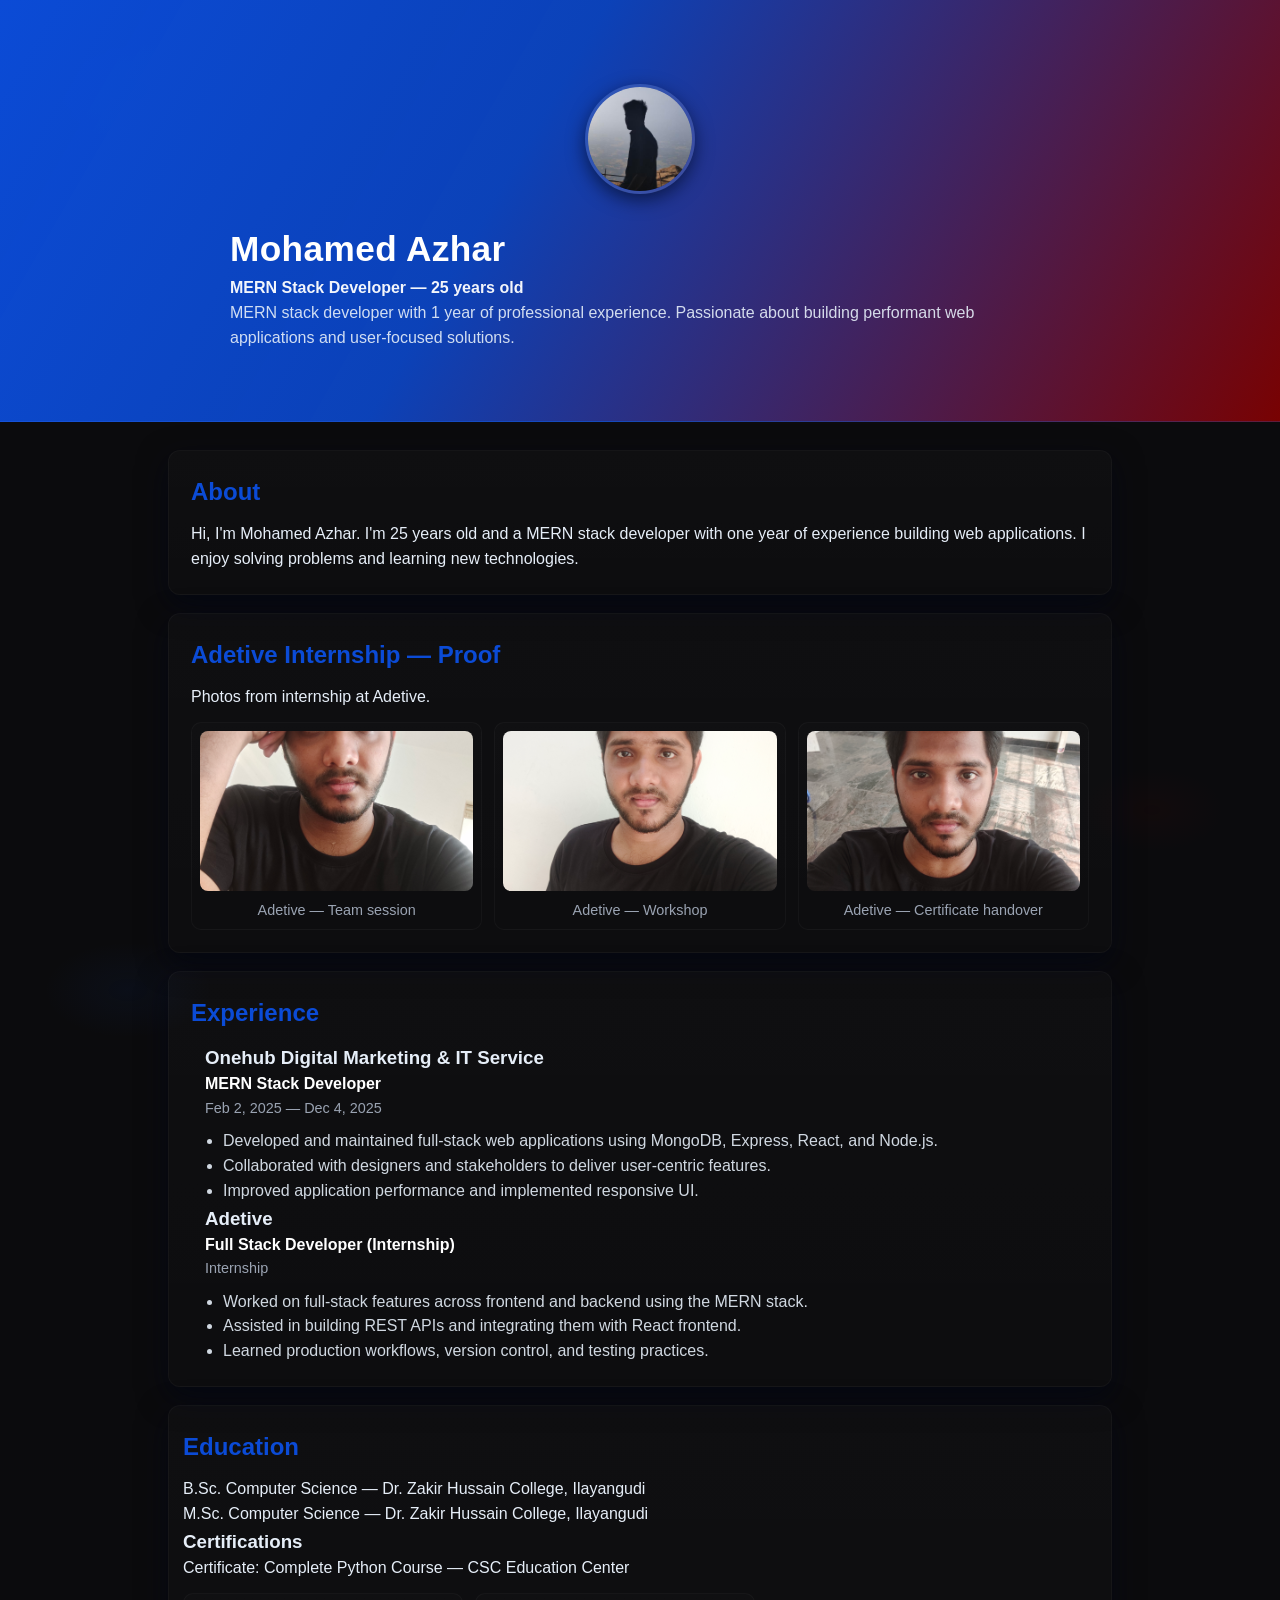
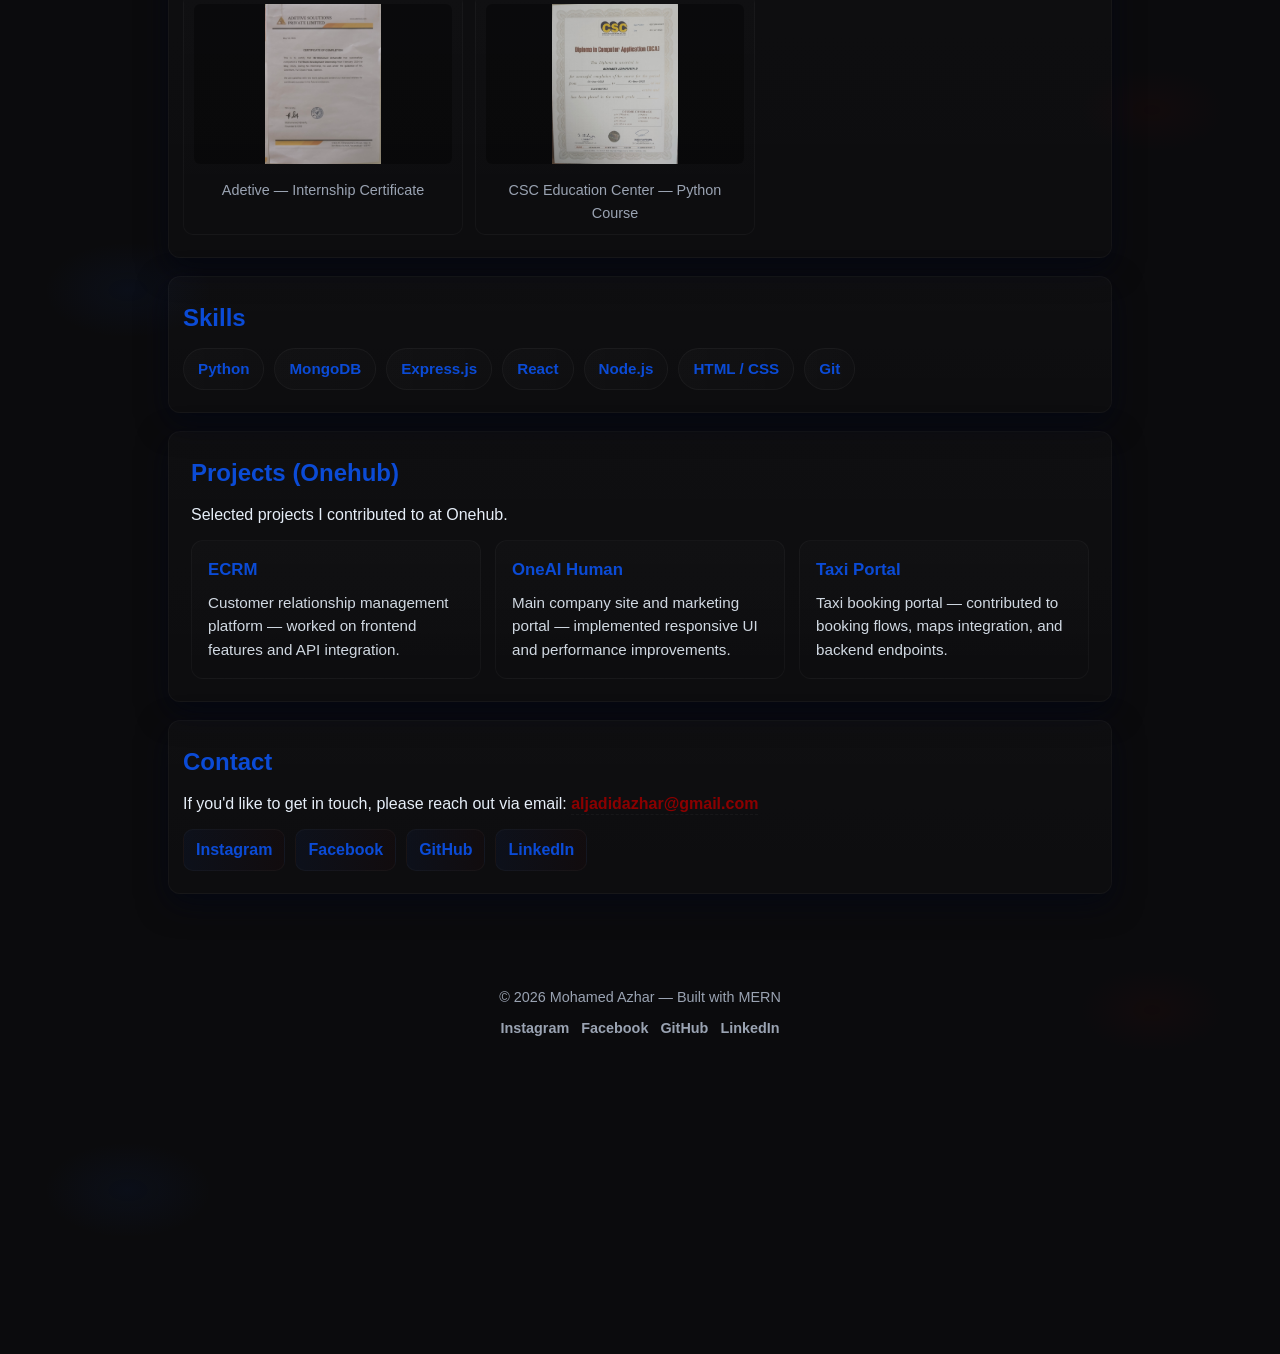
==== index.html @ 62b05b2f "Rename main.html to index.html" ====
<!DOCTYPE html>
<html lang="en">
<head>
    <meta charset="UTF-8">
    <meta name="viewport" content="width=device-width, initial-scale=1.0">
    <title>My Portofolio</title>
    <link rel="stylesheet" href="main.css">
</head>
<body>
    <header class="site-header">
        <div class="container header-inner">
            <div class="profile-wrap">
                <img src="assets/Profile.jpg" alt="Mohamed Azhar" class="profile-img">
            </div>
            <div class="header-text">
                <h1>Mohamed Azhar</h1>
                <p class="title">MERN Stack Developer — 25 years old</p>
                <p class="summary">MERN stack developer with 1 year of professional experience. Passionate about building performant web applications and user-focused solutions.</p>
            </div>
        </div>
    </header>

    <main class="container">
        <section id="about">
            <h2>About</h2>
            <p>Hi, I'm Mohamed Azhar. I'm 25 years old and a MERN stack developer with one year of experience building web applications. I enjoy solving problems and learning new technologies.</p>
        </section>
        <section id="internship-proof">
            <h2>Adetive Internship — Proof</h2>
            <p class="muted">Photos from internship at Adetive.</p>
            <div class="gallery">
                <figure>
                    <a href="assets/Adetive_InternTime(3).jpg" target="_blank" rel="noopener"><img src="assets/Adetive_InternTime(3).jpg" alt="Adetive internship 1"></a>
                    <figcaption>Adetive — Team session</figcaption>
                </figure>
                <figure>
                    <a href="assets/Adetive_InternTime(2).jpg" target="_blank" rel="noopener"><img src="assets/Adetive_InternTime(2).jpg" alt="Adetive internship 2"></a>
                    <figcaption>Adetive — Workshop</figcaption>
                </figure>
                <figure>
                    <a href="assets/Adetive_InternTime.jpg" target="_blank" rel="noopener"><img src="assets/Adetive_InternTime.jpg" alt="Adetive internship 3"></a>
                    <figcaption>Adetive — Certificate handover</figcaption>
                </figure>
            </div>
        </section>

        <section id="experience">
            <h2>Experience</h2>
            <div class="job">
                <h3>Onehub Digital Marketing & IT Service</h3>
                <p class="role">MERN Stack Developer</p>
                <p class="date">Feb 2, 2025 — Dec 4, 2025</p>
                <ul>
                    <li>Developed and maintained full-stack web applications using MongoDB, Express, React, and Node.js.</li>
                    <li>Collaborated with designers and stakeholders to deliver user-centric features.</li>
                    <li>Improved application performance and implemented responsive UI.</li>
                </ul>
            </div>
            <div class="job">
                <h3>Adetive</h3>
                <p class="role">Full Stack Developer (Internship)</p>
                <p class="date">Internship</p>
                <ul>
                    <li>Worked on full-stack features across frontend and backend using the MERN stack.</li>
                    <li>Assisted in building REST APIs and integrating them with React frontend.</li>
                    <li>Learned production workflows, version control, and testing practices.</li>
                </ul>
            </div>
        </section>

        <section id="education">
            <h2>Education</h2>
            <p>B.Sc. Computer Science — Dr. Zakir Hussain College, Ilayangudi</p>
            <p>M.Sc. Computer Science — Dr. Zakir Hussain College, Ilayangudi</p>
            <div class="certificates">
                <h3>Certifications</h3>
                <p>Certificate: Complete Python Course — CSC Education Center</p>
                <div class="cert-gallery">
                    <figure>
                        <a href="assets/Adetive_Internship_Certificate.jpg" target="_blank" rel="noopener">
                            <img src="assets/Adetive_Internship_Certificate.jpg" alt="Adetive Internship Certificate">
                        </a>
                        <figcaption>Adetive — Internship Certificate</figcaption>
                    </figure>
                    <figure>
                        <a href="assets/Csc_Python_Course_Certificate.jpg" target="_blank" rel="noopener">
                            <img src="assets/Csc_Python_Course_Certificate.jpg" alt="CSC Python Course Certificate">
                        </a>
                        <figcaption>CSC Education Center — Python Course</figcaption>
                    </figure>
                </div>
            </div>
        </section>

        <section id="skills">
            <h2>Skills</h2>
            <ul class="skills-list">
                <li>Python</li>
                <li>MongoDB</li>
                <li>Express.js</li>
                <li>React</li>
                <li>Node.js</li>
                <li>HTML / CSS</li>
                <li>Git</li>
            </ul>
        </section>

        <section id="projects">
            <h2>Projects (Onehub)</h2>
            <p class="muted">Selected projects I contributed to at Onehub.</p>
            <div class="projects">
                <article class="project-card">
                    <h3><a href="https://ecrm.oneaihuman.com" target="_blank" rel="noopener">ECRM</a></h3>
                    <p class="project-desc">Customer relationship management platform — worked on frontend features and API integration.</p>
                </article>

                <article class="project-card">
                    <h3><a href="https://oneaihuman.com" target="_blank" rel="noopener">OneAI Human</a></h3>
                    <p class="project-desc">Main company site and marketing portal — implemented responsive UI and performance improvements.</p>
                </article>

                <article class="project-card">
                    <h3><a href="https://taxi.oneaihuman.com/" target="_blank" rel="noopener">Taxi Portal</a></h3>
                    <p class="project-desc">Taxi booking portal — contributed to booking flows, maps integration, and backend endpoints.</p>
                </article>
            </div>
        </section>

        <section id="contact" class="contact">
            <h2>Contact</h2>
            <p>If you'd like to get in touch, please reach out via email: <a href="mailto:aljadidazhar@gmail.com">aljadidazhar@gmail.com</a></p>
            <div class="social-links" aria-label="Social links">
                <a href="https://www.instagram.com/aljadidazhar/" target="_blank" rel="noopener">Instagram</a>
                <a href="https://www.facebook.com/profile.php?id=61579908210209" target="_blank" rel="noopener">Facebook</a>
                <a href="https://github.com/mohamedazharudin" target="_blank" rel="noopener">GitHub</a>
                <a href="http://www.linkedin.com/in/mohamed-azharudin29" target="_blank" rel="noopener">LinkedIn</a>
            </div>
        </section>
    </main>

    <footer class="site-footer">
        <div class="container">© 2026 Mohamed Azhar — Built with MERN
            <div class="footer-social">
                <a href="https://www.instagram.com/aljadidazhar/" target="_blank" rel="noopener">Instagram</a>
                <a href="https://www.facebook.com/profile.php?id=61579908210209" target="_blank" rel="noopener">Facebook</a>
                <a href="https://github.com/mohamedazharudin" target="_blank" rel="noopener">GitHub</a>
                <a href="http://www.linkedin.com/in/mohamed-azharudin29" target="_blank" rel="noopener">LinkedIn</a>
            </div>
        </div>
    </footer>
</body>
</html>
---- main.css ----
:root{
	--bg:#0b0b0d;
	--card:#0f1113;
	--muted:#9aa3b2;
	--accent-blue:#0b4bd6;
	--accent-red:#8b0000;
	--glass:rgba(255,255,255,0.03);
}
/* Reset */
*{box-sizing:border-box;margin:0;padding:0}
html,body{height:100%}
body{font-family:Inter,Segoe UI,Roboto,Arial,sans-serif;line-height:1.55;color:#e6eef8;background:
	radial-gradient(700px 400px at 10% 10%, rgba(11,75,214,0.06), transparent 12%),
	radial-gradient(600px 350px at 90% 90%, rgba(139,0,0,0.05), transparent 12%),
	var(--bg);
	-webkit-font-smoothing:antialiased;-moz-osx-font-smoothing:grayscale}
.container{max-width:1000px;margin:0 auto;padding:28px}

/* Header */
.site-header{padding:56px 0 42px;border-bottom:1px solid rgba(255,255,255,0.04);
	background:linear-gradient(120deg, var(--accent-blue), rgba(11,75,214,0.85) 40%, rgba(139,0,0,0.85) 100%);
	color:#fff}
.site-header .container{display:flex;flex-direction:column;gap:8px}
.site-header .header-inner{display:flex;align-items:center;gap:20px}
.profile-wrap{flex:0 0 auto}
.profile-img{width:110px;height:110px;object-fit:cover;border-radius:50%;border:3px solid rgba(255,255,255,0.12);box-shadow:0 6px 18px rgba(2,6,23,0.6)}
.site-header h1{font-size:2.2rem;letter-spacing:0.4px}
.site-header .title{opacity:0.95;font-weight:600}
.site-header .summary{max-width:820px;color:rgba(230,238,248,0.9)}

main{padding:32px 0}
section{background:linear-gradient(180deg, rgba(255,255,255,0.02), rgba(255,255,255,0.01));
	border:1px solid rgba(255,255,255,0.03);border-radius:12px;padding:22px;margin-bottom:18px;box-shadow:0 10px 30px rgba(2,6,23,0.6)}
section h2{margin-bottom:12px;color:var(--accent-blue)}

.job .role{font-weight:700;color:#fff}
.job .date{font-size:0.9rem;color:var(--muted);margin-bottom:10px}
.job ul{margin-top:8px;padding-left:18px;color:rgba(230,238,248,0.9)}

.skills-list{display:flex;flex-wrap:wrap;gap:10px;list-style:none;margin-top:8px}
.skills-list li{background:linear-gradient(90deg, rgba(255,255,255,0.02), rgba(255,255,255,0.01));
	border:1px solid rgba(255,255,255,0.04);color:var(--accent-blue);padding:8px 14px;border-radius:999px;font-weight:700;font-size:0.95rem}

.contact a{color:var(--accent-red);font-weight:700;text-decoration:none;border-bottom:1px dashed rgba(255,255,255,0.04);padding-bottom:2px}
.contact a:hover{opacity:0.95}

.site-footer{padding:18px 0;text-align:center;color:var(--muted);font-size:0.9rem}

/* Accent left border for sections */
section::before{content:"";display:block;height:100%;width:6px;border-radius:6px;position:absolute;left:0}
.job, #education, #skills, #contact{position:relative;padding-left:14px}

/* Buttons and hover */
a.button{display:inline-block;padding:10px 16px;border-radius:10px;background:linear-gradient(90deg,var(--accent-blue),var(--accent-red));color:#fff;font-weight:700;text-decoration:none}

/* Responsive */
@media (max-width:720px){
	.site-header{padding:36px 0}
	.site-header h1{font-size:1.6rem}
	.container{padding:16px}
}
/* Internship proof gallery */
.gallery{display:grid;grid-template-columns:repeat(3,1fr);gap:12px;margin-top:12px}
.gallery figure{background:linear-gradient(180deg, rgba(255,255,255,0.01), rgba(255,255,255,0.005));border:1px solid rgba(255,255,255,0.03);padding:8px;border-radius:10px}
.gallery img{width:100%;height:160px;object-fit:cover;border-radius:8px;display:block}
.gallery figcaption{text-align:center;color:var(--muted);font-size:0.9rem;margin-top:8px}
@media(max-width:720px){.gallery{grid-template-columns:repeat(2,1fr)}.gallery img{height:140px}}
@media(max-width:420px){.gallery{grid-template-columns:1fr}.profile-img{width:88px;height:88px}}

/* Projects */
.projects{display:grid;grid-template-columns:repeat(3,1fr);gap:14px;margin-top:12px}
.project-card{background:linear-gradient(180deg, rgba(255,255,255,0.015), rgba(255,255,255,0.005));border:1px solid rgba(255,255,255,0.03);padding:16px;border-radius:12px}
.project-card h3{margin-bottom:8px;font-size:1.05rem}
.project-card a{color:var(--accent-blue);text-decoration:none}
.project-desc{color:rgba(230,238,248,0.9);font-size:0.95rem}
@media(max-width:920px){.projects{grid-template-columns:repeat(2,1fr)}}
@media(max-width:560px){.projects{grid-template-columns:1fr}}

/* Social links */
.social-links{display:flex;flex-wrap:wrap;gap:10px;margin-top:12px}
.social-links a{display:inline-block;padding:8px 12px;border-radius:10px;background:linear-gradient(90deg, rgba(11,75,214,0.06), rgba(139,0,0,0.04));
	color:var(--accent-blue);text-decoration:none;font-weight:700;border:1px solid rgba(255,255,255,0.03)}
.social-links a:hover{transform:translateY(-2px);box-shadow:0 10px 24px rgba(2,6,23,0.55)}

.footer-social{margin-top:8px;display:flex;gap:12px;justify-content:center}
.footer-social a{color:var(--muted);text-decoration:none;font-weight:600}
.footer-social a:hover{color:var(--accent-blue)}

/* Certificates gallery */
.cert-gallery{display:flex;gap:12px;flex-wrap:wrap;margin-top:12px}
.cert-gallery figure{width:280px;background:linear-gradient(180deg, rgba(255,255,255,0.01), rgba(255,255,255,0.005));border:1px solid rgba(255,255,255,0.03);padding:10px;border-radius:10px}
.cert-gallery img{width:100%;height:160px;object-fit:contain;border-radius:6px;background:rgba(0,0,0,0.35)}
.cert-gallery figcaption{text-align:center;color:var(--muted);font-size:0.9rem;margin-top:8px}
@media(max-width:920px){.cert-gallery figure{width:48%}}
@media(max-width:560px){.cert-gallery figure{width:100%}.cert-gallery img{height:200px}}
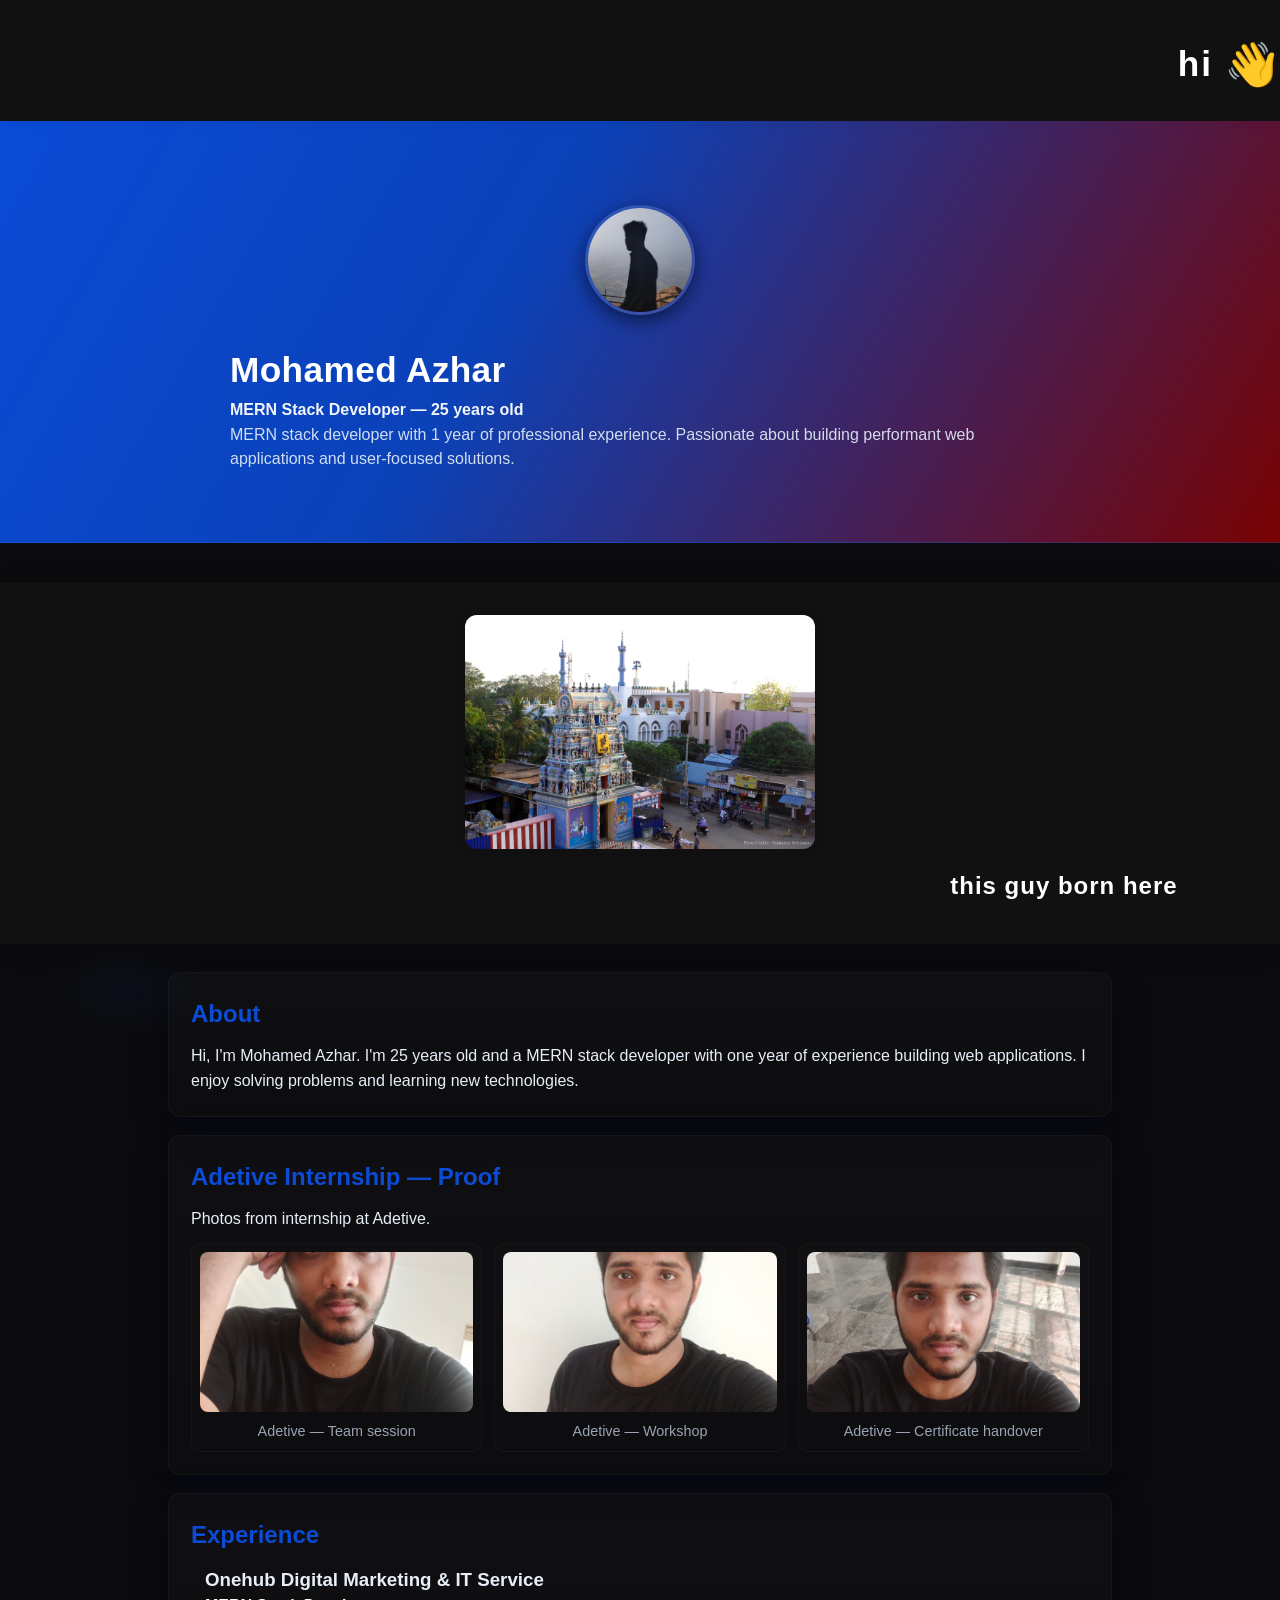
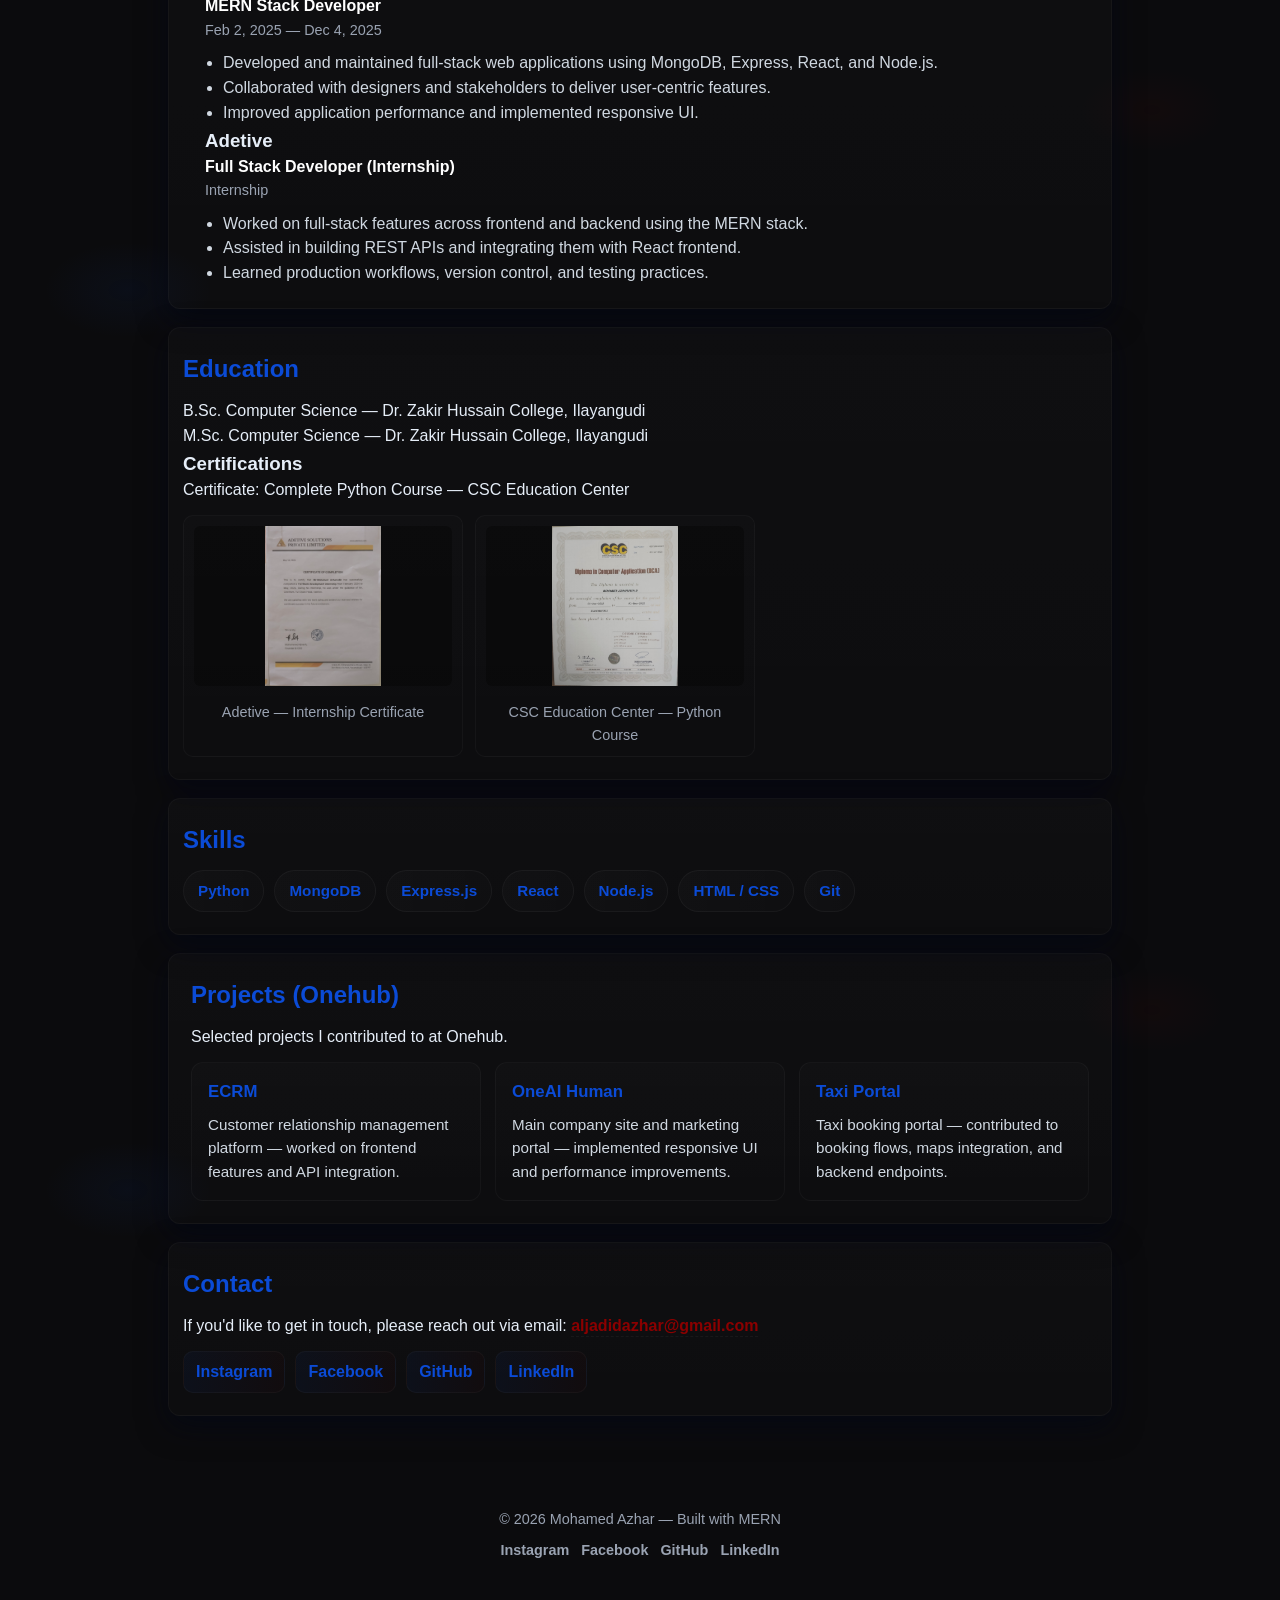
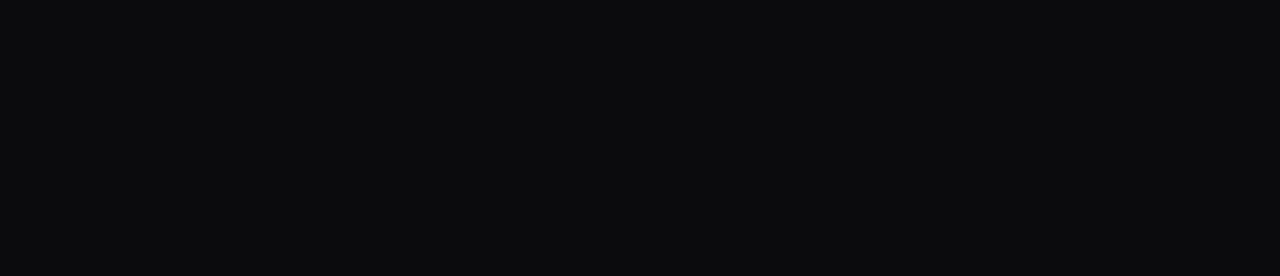
==== commit 8bc3e829: "17-03-2026" ====
--- a/index.html
+++ b/index.html
@@ -7,6 +7,11 @@
     <link rel="stylesheet" href="main.css">
 </head>
 <body>
+    <!-- Hi Container with Waving Hand -->
+    <div class="hi-container">
+        <span class="hi-text">hi</span>
+        <span class="hi-wave" aria-label="waving hand">👋</span>
+    </div>
     <header class="site-header">
         <div class="container header-inner">
             <div class="profile-wrap">
@@ -19,6 +24,12 @@
             </div>
         </div>
     </header>
+
+    <!-- Scroll-activated container -->
+    <div class="born-here-container" id="bornHereContainer">
+        <img src="assets/ily_frame.jpg" alt="Birthplace" class="born-here-img">
+        <div class="born-here-text">this guy born here</div>
+    </div>
 
     <main class="container">
         <section id="about">
@@ -148,5 +159,17 @@
             </div>
         </div>
     </footer>
+
+        <script>
+        // Scroll animation for born-here-container
+        window.addEventListener('scroll', function() {
+            var container = document.getElementById('bornHereContainer');
+            var rect = container.getBoundingClientRect();
+            var windowHeight = window.innerHeight || document.documentElement.clientHeight;
+            if (rect.top < windowHeight - 100) {
+                container.classList.add('show');
+            }
+        });
+        </script>
 </body>
 </html>
--- a/main.css
+++ b/main.css
@@ -1,3 +1,143 @@
+/* Hi Container at Top */
+.hi-container {
+	width: 100vw;
+	background: #111;
+	display: flex;
+	align-items: center;
+	justify-content: flex-end;
+	padding: 32px 0 24px 0;
+	font-size: 2.2rem;
+	font-weight: 700;
+	letter-spacing: 2px;
+	position: relative;
+	z-index: 10;
+	box-shadow: 0 2px 12px rgba(0,0,0,0.04);
+}
+/* Animate hi text from right */
+.hi-text {
+	color: #fff;
+	margin-right: 12px;
+	opacity: 0;
+	transform: translateX(100vw);
+	animation: hiTextIn 1.1s cubic-bezier(.4,1.4,.6,1) 0.2s forwards;
+}
+.hi-wave {
+	display: inline-block;
+	animation: waveHand 1.2s infinite;
+	transform-origin: 70% 70%;
+	font-size: 1.2em;
+	opacity: 0;
+	transform: translateX(100vw);
+	animation: hiTextIn 1.1s cubic-bezier(.4,1.4,.6,1) 0.4s forwards, waveHand 1.2s infinite 1.3s;
+}
+@keyframes hiTextIn {
+	0% { opacity: 0; transform: translateX(100vw); }
+	60% { opacity: 1; transform: translateX(-20px); }
+	100% { opacity: 1; transform: translateX(0); }
+}
+@keyframes waveHand {
+	0% { transform: rotate(0deg); }
+	10% { transform: rotate(15deg); }
+	20% { transform: rotate(-10deg); }
+	30% { transform: rotate(20deg); }
+	40% { transform: rotate(-5deg); }
+	50% { transform: rotate(10deg); }
+	60% { transform: rotate(0deg); }
+	100% { transform: rotate(0deg); }
+}
+/* Born Here Scroll Container */
+.born-here-container {
+	width: 100vw;
+	max-width: 100vw;
+	margin: 40px 0 0 0;
+	padding: 32px 0 40px 0;
+	background: #111;
+	border-radius: 0;
+	box-shadow: 0 4px 24px rgba(0,0,0,0.10);
+	opacity: 0;
+	transform: translateY(60px) scale(0.98);
+	transition: opacity 0.7s cubic-bezier(.4,1.4,.6,1), transform 0.7s cubic-bezier(.4,1.4,.6,1);
+	text-align: center;
+	position: relative;
+	z-index: 2;
+	left: 0;
+	right: 0;
+	box-sizing: border-box;
+}
+.born-here-container.show {
+	opacity: 1;
+	transform: translateY(0) scale(1);
+}
+.born-here-img {
+	width: 100%;
+	max-width: 350px;
+	border-radius: 12px;
+	box-shadow: 0 2px 12px rgba(0,0,0,0.08);
+	margin-bottom: 18px;
+	display: block;
+	margin-left: auto;
+	margin-right: auto;
+}
+.born-here-text {
+	font-size: 1.5rem;
+	font-weight: 600;
+	color: #fff;
+	opacity: 0;
+	transform: translateX(100vw);
+	transition: opacity 0.7s 0.2s, transform 0.7s 0.2s;
+	letter-spacing: 1px;
+	text-align: right;
+	width: 100vw;
+	max-width: 100vw;
+	margin: 0 auto;
+	box-sizing: border-box;
+	padding-right: 8vw;
+}
+.born-here-container.show .born-here-text {
+	opacity: 1;
+	transform: translateX(0);
+	animation: bornHereTextAnimRight 1.1s cubic-bezier(.4,1.4,.6,1);
+}
+@keyframes bornHereTextAnimRight {
+	0% { opacity: 0; transform: translateX(100vw); }
+	60% { opacity: 1; transform: translateX(-20px); }
+	100% { opacity: 1; transform: translateX(0); }
+}
+/* Header Animations */
+.site-header {
+	animation: fadeInHeader 1.2s ease-in;
+}
+
+.profile-img {
+	opacity: 0;
+	transform: translateY(-30px);
+	animation: profileFadeIn 1s 0.2s forwards;
+}
+
+.header-text {
+	opacity: 0;
+	transform: translateX(-40px);
+	animation: textSlideIn 1s 0.5s forwards;
+}
+
+@keyframes fadeInHeader {
+	from { opacity: 0; }
+	to { opacity: 1; }
+}
+
+@keyframes profileFadeIn {
+	to {
+		opacity: 1;
+		transform: translateY(0);
+	}
+}
+
+@keyframes textSlideIn {
+	to {
+		opacity: 1;
+		transform: translateX(0);
+	}
+}
 
 :root{
 	--bg:#0b0b0d;
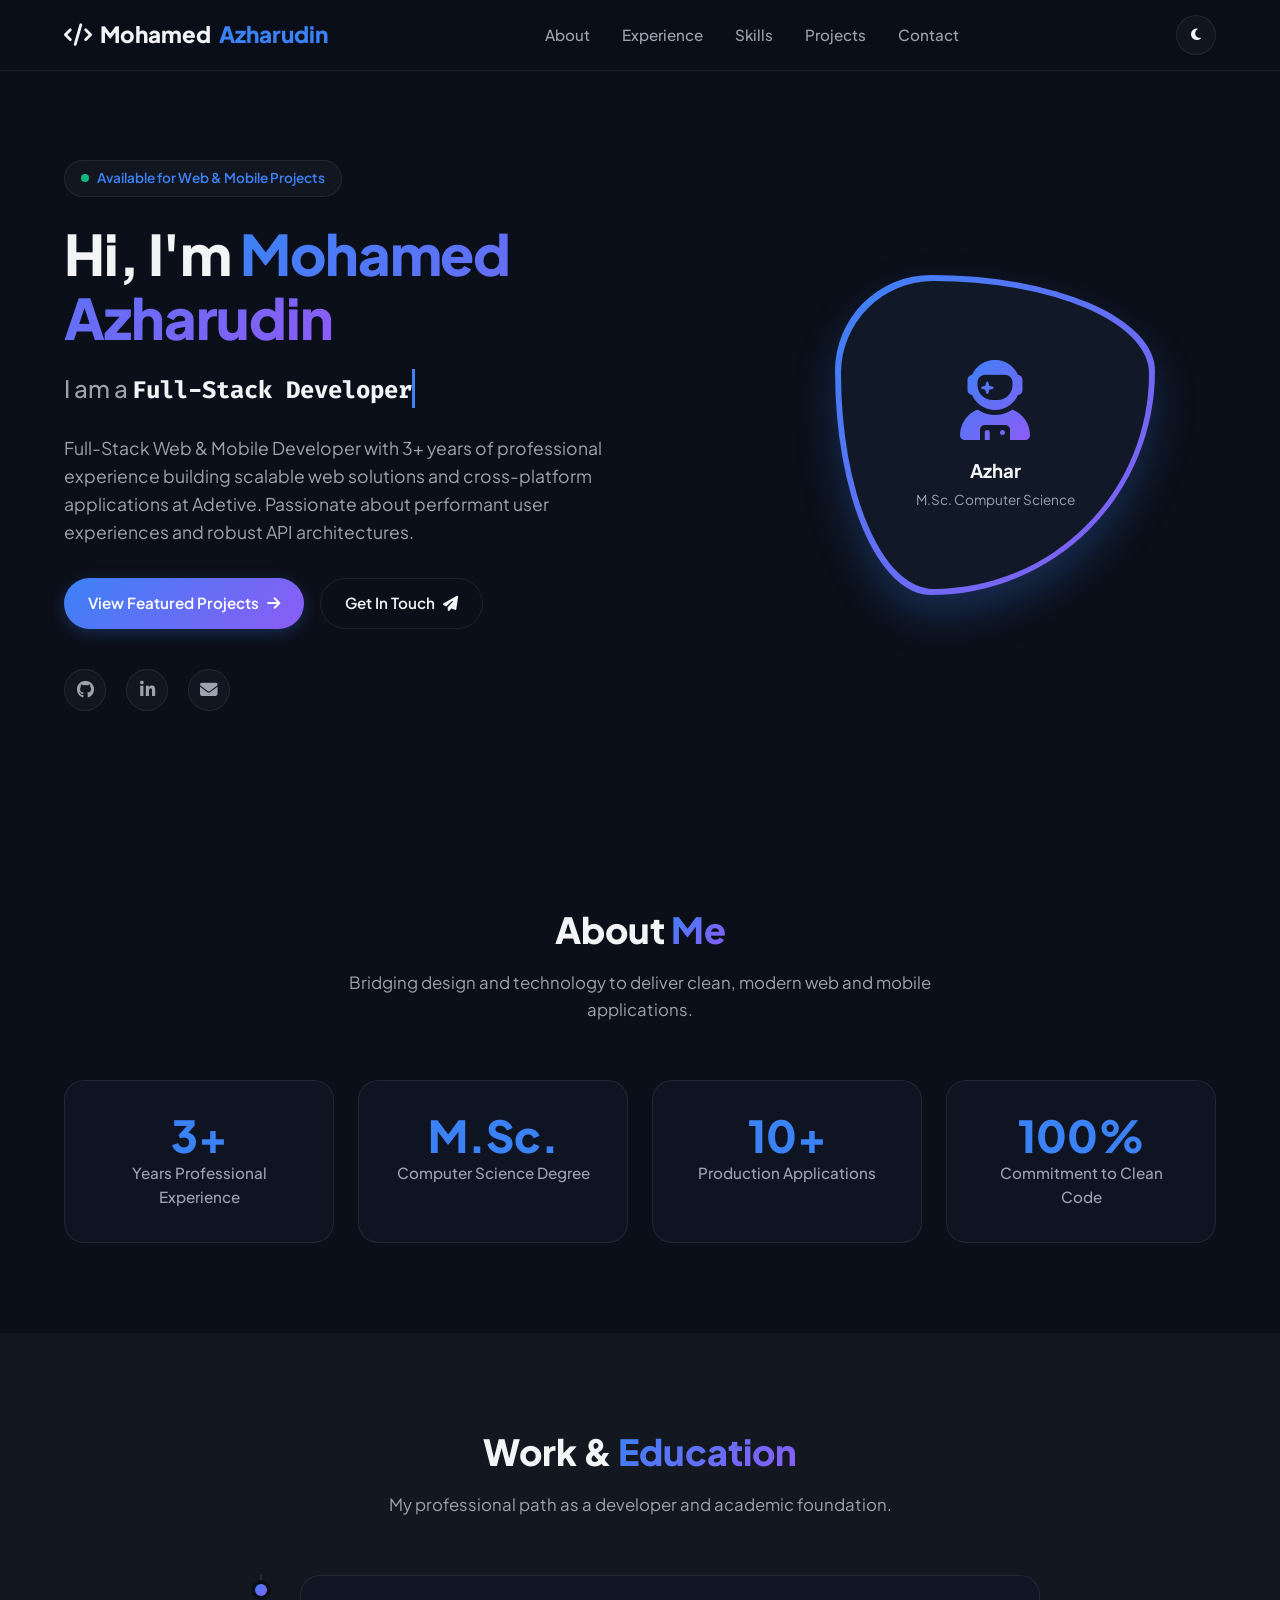
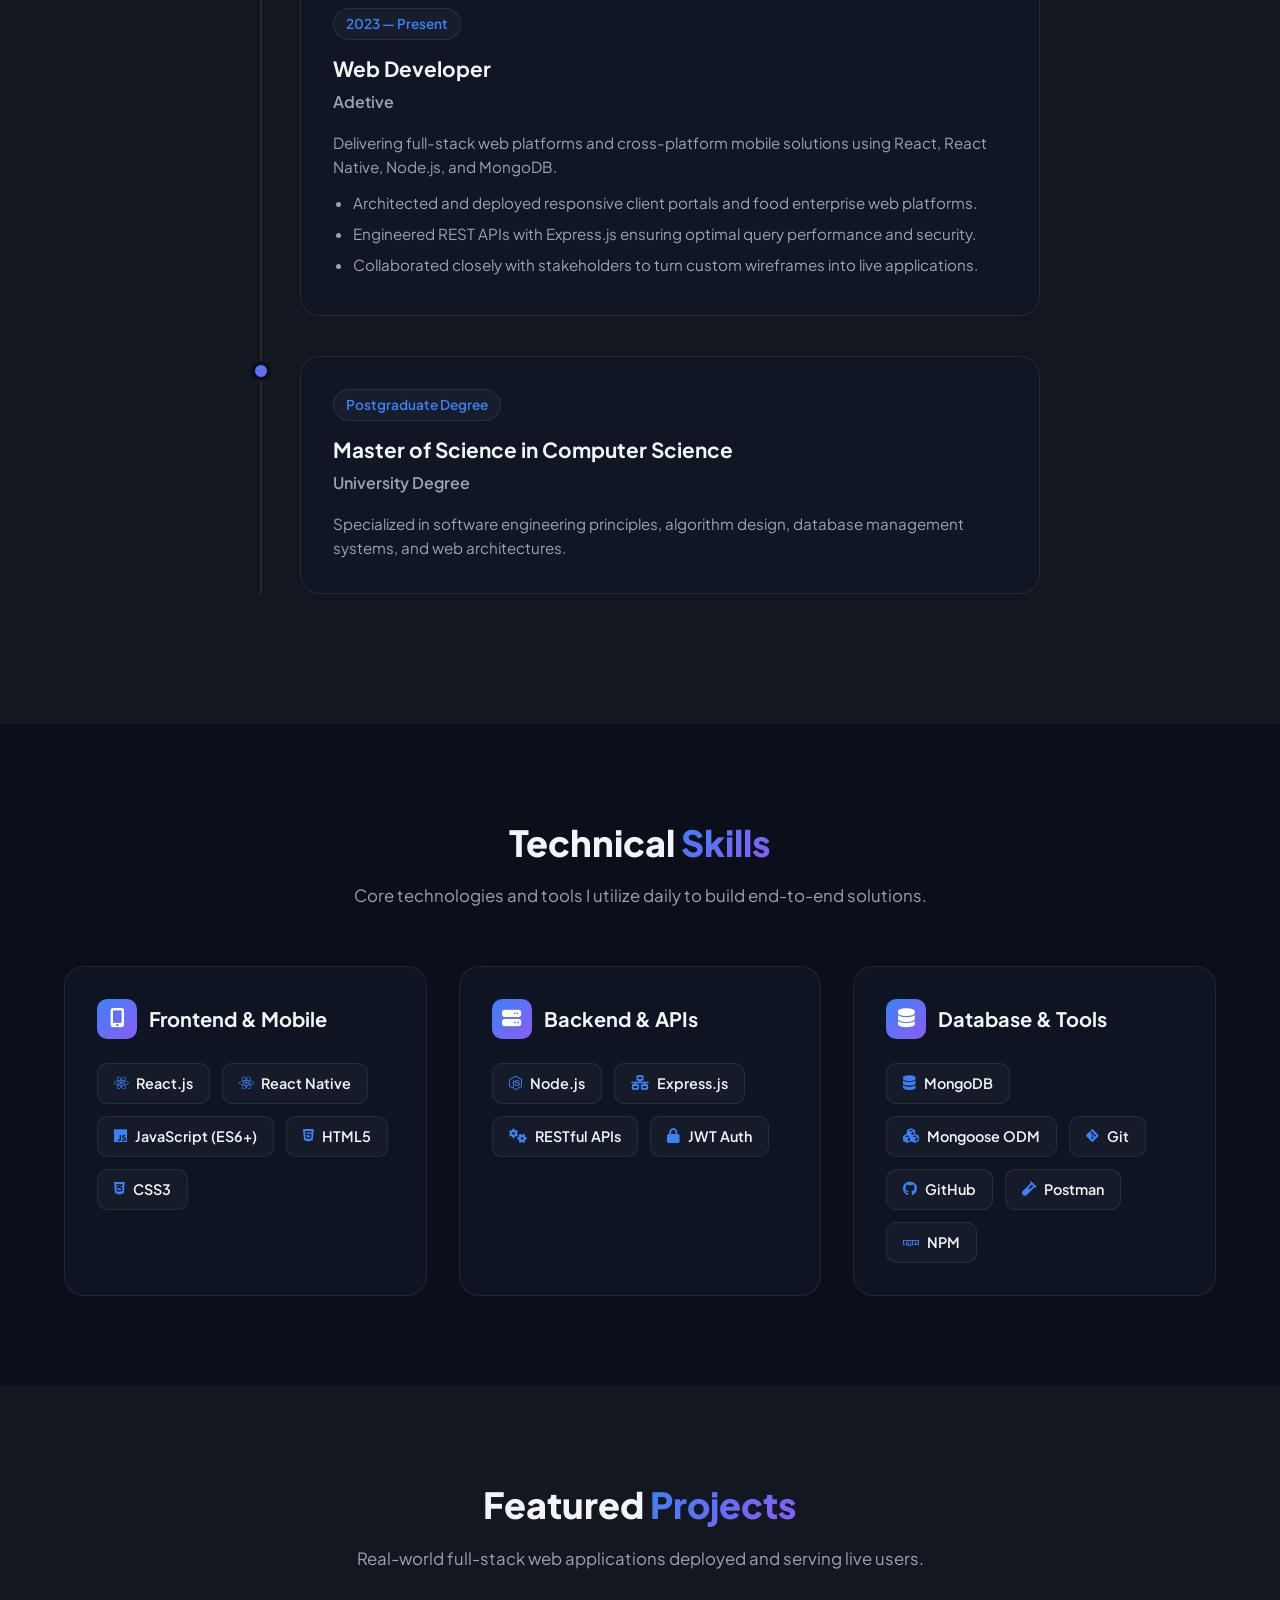
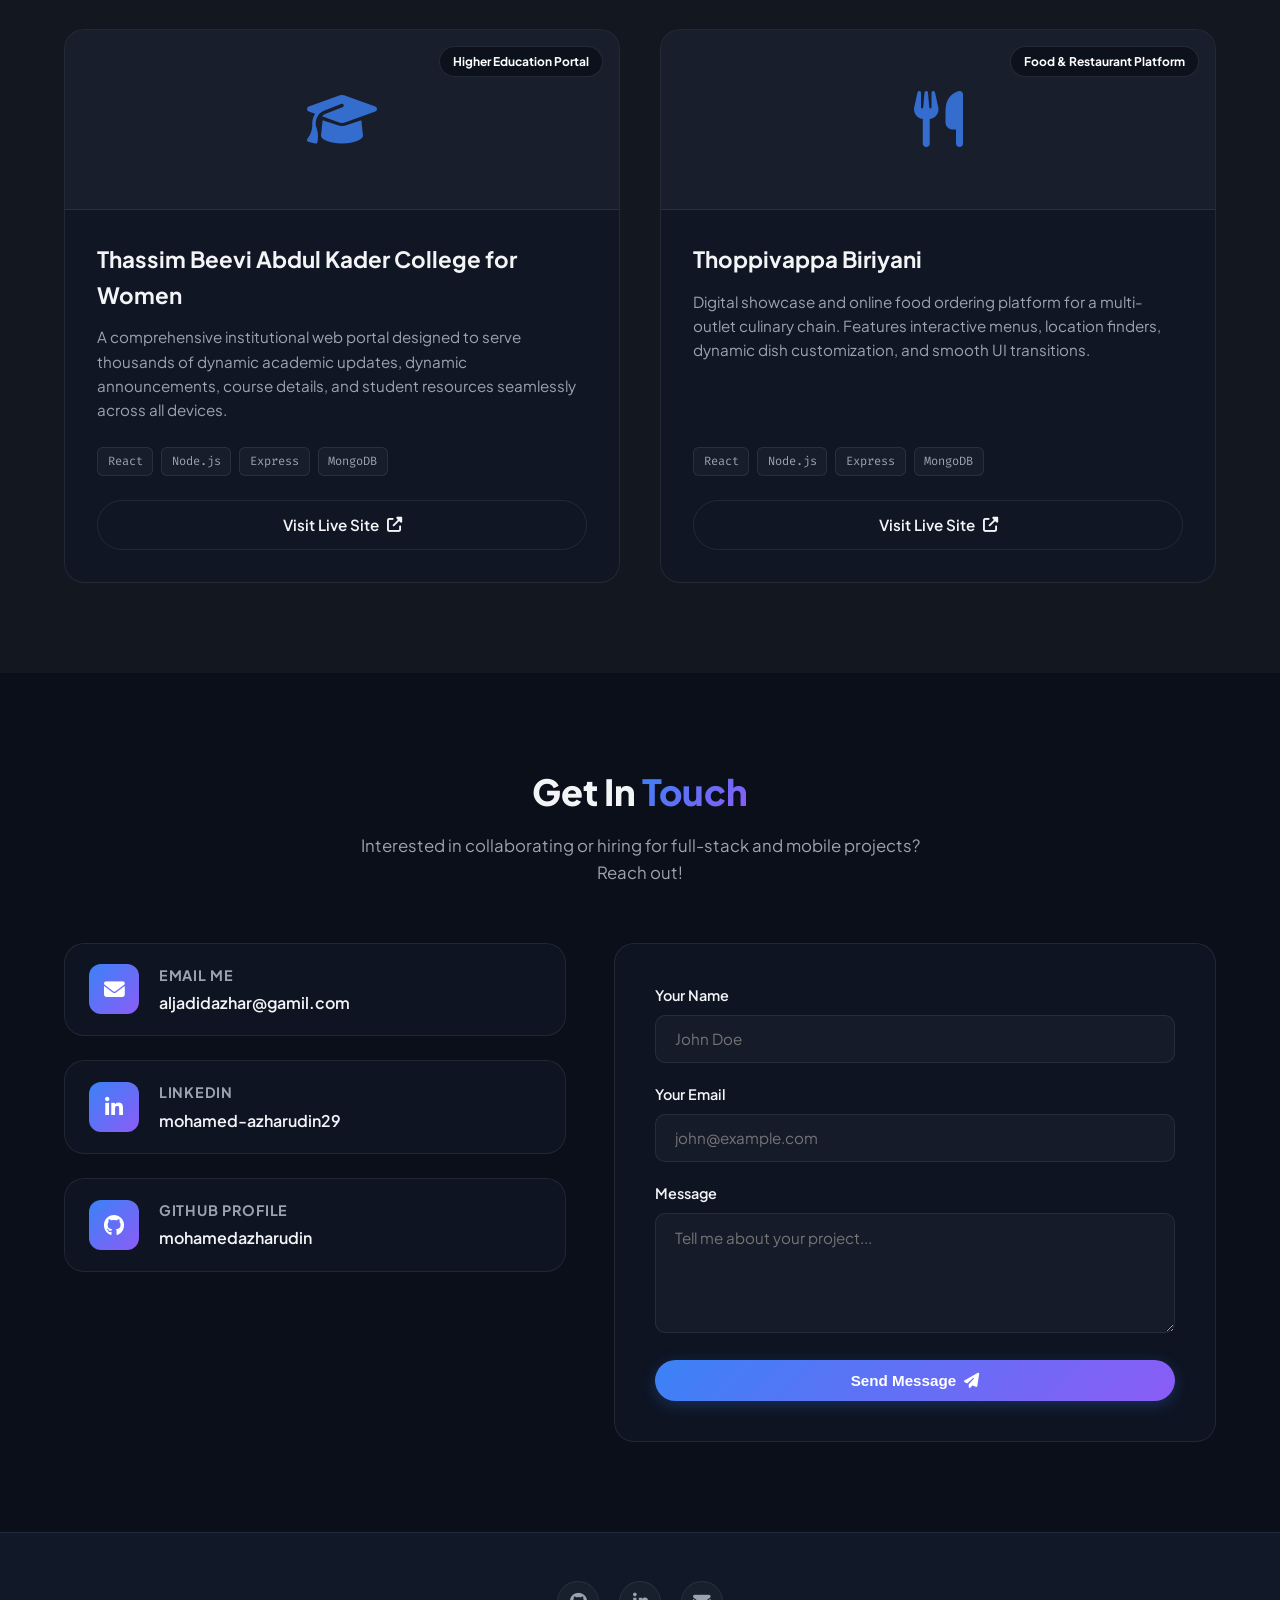
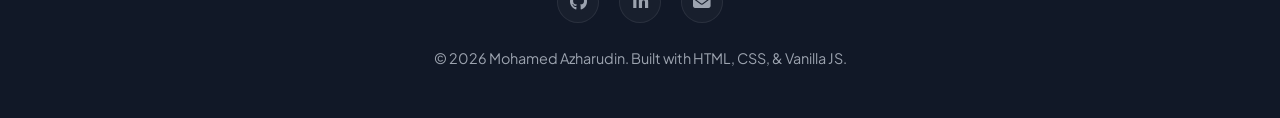
==== commit dfa75bb3: "Update print statement from 'Hello' to 'Goodbye'new one" ====
--- a/index.html
+++ b/index.html
@@ -1,175 +1,1324 @@
 <!DOCTYPE html>
-<html lang="en">
+<html lang="en" data-theme="dark">
 <head>
     <meta charset="UTF-8">
     <meta name="viewport" content="width=device-width, initial-scale=1.0">
-    <title>My Portofolio</title>
-    <link rel="stylesheet" href="main.css">
+    <title>Mohamed Azharudin | Full-Stack & Mobile Developer</title>
+    <link rel="preconnect" href="https://fonts.googleapis.com">
+    <link rel="preconnect" href="https://fonts.gstatic.com" crossorigin>
+    <link href="https://fonts.googleapis.com/css2?family=Plus+Jakarta+Sans:wght@300;400;500;600;700;800&family=Fira+Code:wght@400;500;600&display=swap" rel="stylesheet">
+    <link rel="stylesheet" href="https://cdnjs.cloudflare.com/ajax/libs/font-awesome/6.4.0/css/all.min.css">
+    
+    <style>
+        :root[data-theme="dark"] {
+            --bg-primary: #0b0f19;
+            --bg-secondary: #111827;
+            --bg-card: rgba(17, 24, 39, 0.7);
+            --bg-glass: rgba(255, 255, 255, 0.03);
+            --border-color: rgba(255, 255, 255, 0.08);
+            --border-hover: rgba(59, 130, 246, 0.5);
+            --text-primary: #f3f4f6;
+            --text-secondary: #9ca3af;
+            --text-muted: #6b7280;
+            --accent-primary: #3b82f6;
+            --accent-secondary: #8b5cf6;
+            --accent-gradient: linear-gradient(135deg, #3b82f6 0%, #8b5cf6 100%);
+            --accent-glow: rgba(59, 130, 246, 0.25);
+            --nav-bg: rgba(11, 15, 25, 0.85);
+            --shadow-color: rgba(0, 0, 0, 0.5);
+        }
+
+        :root[data-theme="light"] {
+            --bg-primary: #f8fafc;
+            --bg-secondary: #ffffff;
+            --bg-card: rgba(255, 255, 255, 0.8);
+            --bg-glass: rgba(0, 0, 0, 0.02);
+            --border-color: rgba(0, 0, 0, 0.08);
+            --border-hover: rgba(37, 99, 235, 0.4);
+            --text-primary: #0f172a;
+            --text-secondary: #475569;
+            --text-muted: #94a3b8;
+            --accent-primary: #2563eb;
+            --accent-secondary: #7c3aed;
+            --accent-gradient: linear-gradient(135deg, #2563eb 0%, #7c3aed 100%);
+            --accent-glow: rgba(37, 99, 235, 0.15);
+            --nav-bg: rgba(248, 250, 252, 0.85);
+            --shadow-color: rgba(0, 0, 0, 0.08);
+        }
+
+        * {
+            margin: 0;
+            padding: 0;
+            box-sizing: border-box;
+            scroll-behavior: smooth;
+        }
+
+        body {
+            font-family: 'Plus Jakarta Sans', sans-serif;
+            background-color: var(--bg-primary);
+            color: var(--text-primary);
+            line-height: 1.6;
+            overflow-x: hidden;
+            transition: background-color 0.3s ease, color 0.3s ease;
+        }
+
+        .container {
+            max-width: 1200px;
+            margin: 0 auto;
+            padding: 0 1.5rem;
+        }
+
+        .gradient-text {
+            background: var(--accent-gradient);
+            -webkit-background-clip: text;
+            -webkit-text-fill-color: transparent;
+        }
+
+        .btn {
+            display: inline-flex;
+            align-items: center;
+            gap: 0.5rem;
+            padding: 0.75rem 1.5rem;
+            border-radius: 9999px;
+            font-weight: 600;
+            font-size: 0.95rem;
+            text-decoration: none;
+            cursor: pointer;
+            transition: all 0.3s ease;
+            border: none;
+        }
+
+        .btn-primary {
+            background: var(--accent-gradient);
+            color: #ffffff;
+            box-shadow: 0 4px 15px var(--accent-glow);
+        }
+
+        .btn-primary:hover {
+            transform: translateY(-2px);
+            box-shadow: 0 6px 20px var(--accent-glow);
+        }
+
+        .btn-outline {
+            background: transparent;
+            color: var(--text-primary);
+            border: 1px solid var(--border-color);
+        }
+
+        .btn-outline:hover {
+            border-color: var(--accent-primary);
+            color: var(--accent-primary);
+            transform: translateY(-2px);
+        }
+
+        .section-title {
+            font-size: 2.25rem;
+            font-weight: 800;
+            text-align: center;
+            margin-bottom: 0.75rem;
+            position: relative;
+        }
+
+        .section-subtitle {
+            text-align: center;
+            color: var(--text-secondary);
+            font-size: 1.05rem;
+            max-width: 600px;
+            margin: 0 auto 3.5rem auto;
+        }
+
+        .glass-card {
+            background: var(--bg-card);
+            backdrop-filter: blur(12px);
+            -webkit-backdrop-filter: blur(12px);
+            border: 1px solid var(--border-color);
+            border-radius: 1.25rem;
+            transition: all 0.3s ease;
+        }
+
+        .glass-card:hover {
+            border-color: var(--border-hover);
+            transform: translateY(-4px);
+            box-shadow: 0 12px 30px var(--shadow-color);
+        }
+
+        header {
+            position: fixed;
+            top: 0;
+            left: 0;
+            width: 100%;
+            z-index: 1000;
+            background: var(--nav-bg);
+            backdrop-filter: blur(16px);
+            -webkit-backdrop-filter: blur(16px);
+            border-bottom: 1px solid var(--border-color);
+            transition: all 0.3s ease;
+        }
+
+        .nav-container {
+            display: flex;
+            justify-content: space-between;
+            align-items: center;
+            height: 70px;
+        }
+
+        .logo {
+            font-weight: 800;
+            font-size: 1.4rem;
+            text-decoration: none;
+            color: var(--text-primary);
+            display: flex;
+            align-items: center;
+            gap: 0.5rem;
+        }
+
+        .logo span {
+            color: var(--accent-primary);
+        }
+
+        .nav-links {
+            display: flex;
+            align-items: center;
+            gap: 2rem;
+            list-style: none;
+        }
+
+        .nav-link {
+            text-decoration: none;
+            color: var(--text-secondary);
+            font-weight: 500;
+            font-size: 0.95rem;
+            transition: color 0.3s ease;
+            position: relative;
+        }
+
+        .nav-link:hover, .nav-link.active {
+            color: var(--accent-primary);
+        }
+
+        .nav-link.active::after {
+            content: '';
+            position: absolute;
+            bottom: -6px;
+            left: 0;
+            width: 100%;
+            height: 2px;
+            background: var(--accent-gradient);
+            border-radius: 2px;
+        }
+
+        .nav-actions {
+            display: flex;
+            align-items: center;
+            gap: 1rem;
+        }
+
+        .theme-toggle {
+            background: var(--bg-glass);
+            border: 1px solid var(--border-color);
+            color: var(--text-primary);
+            width: 40px;
+            height: 40px;
+            border-radius: 50%;
+            display: flex;
+            align-items: center;
+            justify-content: center;
+            cursor: pointer;
+            transition: all 0.3s ease;
+        }
+
+        .theme-toggle:hover {
+            border-color: var(--accent-primary);
+            color: var(--accent-primary);
+        }
+
+        .mobile-menu-btn {
+            display: none;
+            background: none;
+            border: none;
+            color: var(--text-primary);
+            font-size: 1.5rem;
+            cursor: pointer;
+        }
+
+        .hero {
+            padding: 160px 0 100px 0;
+            min-height: 90vh;
+            display: flex;
+            align-items: center;
+            position: relative;
+        }
+
+        .hero-grid {
+            display: grid;
+            grid-template-columns: 1.2fr 0.8fr;
+            gap: 3rem;
+            align-items: center;
+        }
+
+        .hero-badge {
+            display: inline-flex;
+            align-items: center;
+            gap: 0.5rem;
+            padding: 0.4rem 1rem;
+            background: var(--bg-glass);
+            border: 1px solid var(--border-color);
+            border-radius: 9999px;
+            font-size: 0.85rem;
+            font-weight: 600;
+            color: var(--accent-primary);
+            margin-bottom: 1.5rem;
+        }
+
+        .hero-badge .pulse {
+            width: 8px;
+            height: 8px;
+            background-color: #10b981;
+            border-radius: 50%;
+            box-shadow: 0 0 0 0 rgba(16, 185, 129, 0.7);
+            animation: pulse 2s infinite;
+        }
+
+        @keyframes pulse {
+            0% { transform: scale(0.95); box-shadow: 0 0 0 0 rgba(16, 185, 129, 0.7); }
+            70% { transform: scale(1); box-shadow: 0 0 0 10px rgba(16, 185, 129, 0); }
+            100% { transform: scale(0.95); box-shadow: 0 0 0 0 rgba(16, 185, 129, 0); }
+        }
+
+        .hero-title {
+            font-size: 3.5rem;
+            font-weight: 800;
+            line-height: 1.15;
+            margin-bottom: 1.25rem;
+            letter-spacing: -0.02em;
+        }
+
+        .typing-container {
+            font-size: 1.5rem;
+            color: var(--text-secondary);
+            margin-bottom: 1.5rem;
+            font-weight: 500;
+            min-height: 40px;
+        }
+
+        .typing-text {
+            color: var(--text-primary);
+            font-weight: 700;
+            font-family: 'Fira Code', monospace;
+        }
+
+        .cursor {
+            display: inline-block;
+            width: 3px;
+            background-color: var(--accent-primary);
+            animation: blink 0.75s infinite;
+        }
+
+        @keyframes blink {
+            0%, 100% { opacity: 1; }
+            50% { opacity: 0; }
+        }
+
+        .hero-description {
+            font-size: 1.1rem;
+            color: var(--text-secondary);
+            margin-bottom: 2rem;
+            max-width: 580px;
+        }
+
+        .hero-buttons {
+            display: flex;
+            gap: 1rem;
+            margin-bottom: 2.5rem;
+            flex-wrap: wrap;
+        }
+
+        .social-links {
+            display: flex;
+            align-items: center;
+            gap: 1.25rem;
+        }
+
+        .social-icon {
+            width: 42px;
+            height: 42px;
+            border-radius: 50%;
+            background: var(--bg-glass);
+            border: 1px solid var(--border-color);
+            color: var(--text-secondary);
+            display: flex;
+            align-items: center;
+            justify-content: center;
+            text-decoration: none;
+            font-size: 1.1rem;
+            transition: all 0.3s ease;
+        }
+
+        .social-icon:hover {
+            color: var(--accent-primary);
+            border-color: var(--accent-primary);
+            transform: translateY(-3px);
+            box-shadow: 0 4px 12px var(--accent-glow);
+        }
+
+        .hero-avatar-container {
+            position: relative;
+            display: flex;
+            justify-content: center;
+        }
+
+        .avatar-frame {
+            width: 320px;
+            height: 320px;
+            border-radius: 30% 70% 70% 30% / 30% 30% 70% 70%;
+            background: var(--accent-gradient);
+            padding: 6px;
+            animation: morph 8s ease-in-out infinite;
+            box-shadow: 0 20px 40px var(--accent-glow);
+        }
+
+        @keyframes morph {
+            0% { border-radius: 30% 70% 70% 30% / 30% 30% 70% 70%; }
+            50% { border-radius: 70% 30% 30% 70% / 70% 70% 30% 30%; }
+            100% { border-radius: 30% 70% 70% 30% / 30% 30% 70% 70%; }
+        }
+
+        .avatar-img-wrapper {
+            width: 100%;
+            height: 100%;
+            background: var(--bg-secondary);
+            border-radius: inherit;
+            display: flex;
+            flex-direction: column;
+            align-items: center;
+            justify-content: center;
+            overflow: hidden;
+            text-align: center;
+            padding: 1.5rem;
+        }
+
+        .avatar-icon {
+            font-size: 5rem;
+            background: var(--accent-gradient);
+            -webkit-background-clip: text;
+            -webkit-text-fill-color: transparent;
+            margin-bottom: 1rem;
+        }
+
+        .section {
+            padding: 90px 0;
+        }
+
+        .about-stats {
+            display: grid;
+            grid-template-columns: repeat(auto-fit, minmax(220px, 1fr));
+            gap: 1.5rem;
+            margin-top: 2rem;
+        }
+
+        .stat-card {
+            padding: 2rem;
+            text-align: center;
+        }
+
+        .stat-number {
+            font-size: 2.75rem;
+            font-weight: 800;
+            color: var(--accent-primary);
+            margin-bottom: 0.25rem;
+            line-height: 1;
+        }
+
+        .stat-label {
+            color: var(--text-secondary);
+            font-size: 0.95rem;
+            font-weight: 500;
+        }
+
+        .experience-timeline {
+            max-width: 800px;
+            margin: 3rem auto 0 auto;
+            position: relative;
+        }
+
+        .experience-timeline::before {
+            content: '';
+            position: absolute;
+            left: 20px;
+            top: 0;
+            bottom: 0;
+            width: 2px;
+            background: var(--border-color);
+        }
+
+        .timeline-item {
+            position: relative;
+            padding-left: 60px;
+            margin-bottom: 2.5rem;
+        }
+
+        .timeline-dot {
+            position: absolute;
+            left: 11px;
+            top: 5px;
+            width: 20px;
+            height: 20px;
+            border-radius: 50%;
+            background: var(--accent-gradient);
+            border: 4px solid var(--bg-primary);
+        }
+
+        .timeline-card {
+            padding: 2rem;
+        }
+
+        .timeline-date {
+            display: inline-block;
+            font-size: 0.85rem;
+            font-weight: 600;
+            color: var(--accent-primary);
+            background: var(--bg-glass);
+            padding: 0.25rem 0.75rem;
+            border-radius: 9999px;
+            margin-bottom: 0.75rem;
+            border: 1px solid var(--border-color);
+        }
+
+        .timeline-title {
+            font-size: 1.3rem;
+            font-weight: 700;
+            margin-bottom: 0.25rem;
+        }
+
+        .timeline-company {
+            color: var(--text-secondary);
+            font-weight: 600;
+            margin-bottom: 1rem;
+        }
+
+        .timeline-desc {
+            color: var(--text-secondary);
+            font-size: 0.95rem;
+        }
+
+        .timeline-bullets {
+            margin-top: 0.75rem;
+            padding-left: 1.25rem;
+            color: var(--text-secondary);
+            font-size: 0.95rem;
+        }
+
+        .timeline-bullets li {
+            margin-bottom: 0.4rem;
+        }
+
+        .skills-grid {
+            display: grid;
+            grid-template-columns: repeat(auto-fit, minmax(320px, 1fr));
+            gap: 2rem;
+        }
+
+        .skills-category {
+            padding: 2rem;
+        }
+
+        .category-header {
+            display: flex;
+            align-items: center;
+            gap: 0.75rem;
+            margin-bottom: 1.5rem;
+        }
+
+        .category-icon {
+            width: 40px;
+            height: 40px;
+            border-radius: 10px;
+            background: var(--accent-gradient);
+            color: #fff;
+            display: flex;
+            align-items: center;
+            justify-content: center;
+            font-size: 1.2rem;
+        }
+
+        .category-title {
+            font-size: 1.25rem;
+            font-weight: 700;
+        }
+
+        .skill-tags {
+            display: flex;
+            flex-wrap: wrap;
+            gap: 0.75rem;
+        }
+
+        .skill-tag {
+            background: var(--bg-glass);
+            border: 1px solid var(--border-color);
+            padding: 0.5rem 1rem;
+            border-radius: 10px;
+            font-size: 0.9rem;
+            font-weight: 600;
+            display: flex;
+            align-items: center;
+            gap: 0.5rem;
+            transition: all 0.3s ease;
+        }
+
+        .skill-tag:hover {
+            border-color: var(--accent-primary);
+            background: var(--bg-card);
+            transform: translateY(-2px);
+        }
+
+        .skill-tag i {
+            color: var(--accent-primary);
+        }
+
+        .projects-grid {
+            display: grid;
+            grid-template-columns: repeat(auto-fit, minmax(350px, 1fr));
+            gap: 2.5rem;
+        }
+
+        .project-card {
+            overflow: hidden;
+            display: flex;
+            flex-direction: column;
+            height: 100%;
+        }
+
+        .project-banner {
+            height: 180px;
+            background: var(--bg-glass);
+            position: relative;
+            display: flex;
+            align-items: center;
+            justify-content: center;
+            border-bottom: 1px solid var(--border-color);
+            background-size: cover;
+            background-position: center;
+        }
+
+        .project-badge {
+            position: absolute;
+            top: 1rem;
+            right: 1rem;
+            background: rgba(11, 15, 25, 0.8);
+            backdrop-filter: blur(8px);
+            padding: 0.3rem 0.8rem;
+            border-radius: 9999px;
+            font-size: 0.75rem;
+            font-weight: 700;
+            color: #fff;
+            border: 1px solid rgba(255, 255, 255, 0.1);
+        }
+
+        .project-icon-large {
+            font-size: 3.5rem;
+            color: var(--accent-primary);
+            opacity: 0.8;
+            transition: transform 0.3s ease;
+        }
+
+        .project-card:hover .project-icon-large {
+            transform: scale(1.1);
+        }
+
+        .project-body {
+            padding: 2rem;
+            display: flex;
+            flex-direction: column;
+            flex-grow: 1;
+        }
+
+        .project-title {
+            font-size: 1.4rem;
+            font-weight: 700;
+            margin-bottom: 0.75rem;
+        }
+
+        .project-description {
+            color: var(--text-secondary);
+            font-size: 0.95rem;
+            margin-bottom: 1.5rem;
+            flex-grow: 1;
+        }
+
+        .project-tech {
+            display: flex;
+            flex-wrap: wrap;
+            gap: 0.5rem;
+            margin-bottom: 1.5rem;
+        }
+
+        .tech-pill {
+            font-size: 0.75rem;
+            font-family: 'Fira Code', monospace;
+            padding: 0.25rem 0.6rem;
+            border-radius: 6px;
+            background: var(--bg-glass);
+            border: 1px solid var(--border-color);
+            color: var(--text-secondary);
+        }
+
+        .project-footer {
+            display: flex;
+            align-items: center;
+            justify-content: space-between;
+            gap: 1rem;
+            margin-top: auto;
+        }
+
+        .contact-container {
+            display: grid;
+            grid-template-columns: 1fr 1.2fr;
+            gap: 3rem;
+            align-items: start;
+        }
+
+        .contact-info {
+            display: flex;
+            flex-direction: column;
+            gap: 1.5rem;
+        }
+
+        .contact-card {
+            display: flex;
+            align-items: center;
+            gap: 1.25rem;
+            padding: 1.25rem 1.5rem;
+            text-decoration: none;
+            color: inherit;
+        }
+
+        .contact-icon {
+            width: 50px;
+            height: 50px;
+            border-radius: 12px;
+            background: var(--accent-gradient);
+            color: #fff;
+            display: flex;
+            align-items: center;
+            justify-content: center;
+            font-size: 1.3rem;
+            flex-shrink: 0;
+        }
+
+        .contact-details h4 {
+            font-size: 0.9rem;
+            color: var(--text-secondary);
+            margin-bottom: 0.2rem;
+            text-transform: uppercase;
+            letter-spacing: 0.05em;
+        }
+
+        .contact-details p {
+            font-size: 1rem;
+            font-weight: 600;
+            word-break: break-all;
+        }
+
+        .contact-form {
+            padding: 2.5rem;
+        }
+
+        .form-group {
+            margin-bottom: 1.25rem;
+        }
+
+        .form-label {
+            display: block;
+            font-size: 0.9rem;
+            font-weight: 600;
+            margin-bottom: 0.5rem;
+            color: var(--text-primary);
+        }
+
+        .form-control {
+            width: 100%;
+            padding: 0.85rem 1.2rem;
+            border-radius: 10px;
+            background: var(--bg-glass);
+            border: 1px solid var(--border-color);
+            color: var(--text-primary);
+            font-family: inherit;
+            font-size: 0.95rem;
+            outline: none;
+            transition: all 0.3s ease;
+        }
+
+        .form-control:focus {
+            border-color: var(--accent-primary);
+            box-shadow: 0 0 0 3px var(--accent-glow);
+        }
+
+        textarea.form-control {
+            resize: vertical;
+            min-height: 120px;
+        }
+
+        footer {
+            padding: 3rem 0;
+            border-top: 1px solid var(--border-color);
+            background: var(--bg-secondary);
+            text-align: center;
+        }
+
+        .footer-content {
+            display: flex;
+            flex-direction: column;
+            align-items: center;
+            gap: 1.5rem;
+        }
+
+        .footer-text {
+            color: var(--text-secondary);
+            font-size: 0.9rem;
+        }
+
+        /* Success Message Modal/Alert */
+        .form-status {
+            display: none;
+            padding: 1rem;
+            border-radius: 10px;
+            margin-bottom: 1rem;
+            font-size: 0.9rem;
+            font-weight: 600;
+        }
+
+        .form-status.success {
+            display: block;
+            background: rgba(16, 185, 129, 0.15);
+            color: #10b981;
+            border: 1px solid rgba(16, 185, 129, 0.3);
+        }
+
+        @media (max-width: 992px) {
+            .hero-grid {
+                grid-template-columns: 1fr;
+                text-align: center;
+            }
+
+            .hero-badge, .hero-description {
+                margin-left: auto;
+                margin-right: auto;
+            }
+
+            .hero-buttons, .social-links {
+                justify-content: center;
+            }
+
+            .contact-container {
+                grid-template-columns: 1fr;
+            }
+        }
+
+        @media (max-width: 768px) {
+            .nav-links {
+                position: fixed;
+                top: 70px;
+                left: 0;
+                width: 100%;
+                background: var(--bg-secondary);
+                flex-direction: column;
+                padding: 2rem;
+                gap: 1.5rem;
+                border-bottom: 1px solid var(--border-color);
+                transform: translateY(-150%);
+                transition: transform 0.3s ease;
+            }
+
+            .nav-links.active {
+                transform: translateY(0);
+            }
+
+            .mobile-menu-btn {
+                display: block;
+            }
+
+            .hero-title {
+                font-size: 2.5rem;
+            }
+
+            .section-title {
+                font-size: 1.8rem;
+            }
+
+            .avatar-frame {
+                width: 250px;
+                height: 250px;
+            }
+
+            .projects-grid {
+                grid-template-columns: 1fr;
+            }
+        }
+    </style>
 </head>
 <body>
-    <!-- Hi Container with Waving Hand -->
-    <div class="hi-container">
-        <span class="hi-text">hi</span>
-        <span class="hi-wave" aria-label="waving hand">👋</span>
-    </div>
-    <header class="site-header">
-        <div class="container header-inner">
-            <div class="profile-wrap">
-                <img src="assets/Profile.jpg" alt="Mohamed Azhar" class="profile-img">
-            </div>
-            <div class="header-text">
-                <h1>Mohamed Azhar</h1>
-                <p class="title">MERN Stack Developer — 25 years old</p>
-                <p class="summary">MERN stack developer with 1 year of professional experience. Passionate about building performant web applications and user-focused solutions.</p>
+
+    <header>
+        <div class="container nav-container">
+            <a href="#" class="logo">
+                <i class="fa-solid fa-code"></i> Mohamed <span>Azharudin</span>
+            </a>
+            <ul class="nav-links" id="navLinks">
+                <li><a href="#about" class="nav-link active">About</a></li>
+                <li><a href="#experience" class="nav-link">Experience</a></li>
+                <li><a href="#skills" class="nav-link">Skills</a></li>
+                <li><a href="#projects" class="nav-link">Projects</a></li>
+                <li><a href="#contact" class="nav-link">Contact</a></li>
+            </ul>
+            <div class="nav-actions">
+                <button class="theme-toggle" id="themeToggle" aria-label="Toggle Theme">
+                    <i class="fa-solid fa-moon"></i>
+                </button>
+                <button class="mobile-menu-btn" id="mobileMenuBtn" aria-label="Toggle Menu">
+                    <i class="fa-solid fa-bars"></i>
+                </button>
             </div>
         </div>
     </header>
 
-    <!-- Scroll-activated container -->
-    <div class="born-here-container" id="bornHereContainer">
-        <img src="assets/ily_frame.jpg" alt="Birthplace" class="born-here-img">
-        <div class="born-here-text">this guy born here</div>
-    </div>
-
-    <main class="container">
-        <section id="about">
-            <h2>About</h2>
-            <p>Hi, I'm Mohamed Azhar. I'm 25 years old and a MERN stack developer with one year of experience building web applications. I enjoy solving problems and learning new technologies.</p>
-        </section>
-        <section id="internship-proof">
-            <h2>Adetive Internship — Proof</h2>
-            <p class="muted">Photos from internship at Adetive.</p>
-            <div class="gallery">
-                <figure>
-                    <a href="assets/Adetive_InternTime(3).jpg" target="_blank" rel="noopener"><img src="assets/Adetive_InternTime(3).jpg" alt="Adetive internship 1"></a>
-                    <figcaption>Adetive — Team session</figcaption>
-                </figure>
-                <figure>
-                    <a href="assets/Adetive_InternTime(2).jpg" target="_blank" rel="noopener"><img src="assets/Adetive_InternTime(2).jpg" alt="Adetive internship 2"></a>
-                    <figcaption>Adetive — Workshop</figcaption>
-                </figure>
-                <figure>
-                    <a href="assets/Adetive_InternTime.jpg" target="_blank" rel="noopener"><img src="assets/Adetive_InternTime.jpg" alt="Adetive internship 3"></a>
-                    <figcaption>Adetive — Certificate handover</figcaption>
-                </figure>
-            </div>
-        </section>
-
-        <section id="experience">
-            <h2>Experience</h2>
-            <div class="job">
-                <h3>Onehub Digital Marketing & IT Service</h3>
-                <p class="role">MERN Stack Developer</p>
-                <p class="date">Feb 2, 2025 — Dec 4, 2025</p>
-                <ul>
-                    <li>Developed and maintained full-stack web applications using MongoDB, Express, React, and Node.js.</li>
-                    <li>Collaborated with designers and stakeholders to deliver user-centric features.</li>
-                    <li>Improved application performance and implemented responsive UI.</li>
-                </ul>
-            </div>
-            <div class="job">
-                <h3>Adetive</h3>
-                <p class="role">Full Stack Developer (Internship)</p>
-                <p class="date">Internship</p>
-                <ul>
-                    <li>Worked on full-stack features across frontend and backend using the MERN stack.</li>
-                    <li>Assisted in building REST APIs and integrating them with React frontend.</li>
-                    <li>Learned production workflows, version control, and testing practices.</li>
-                </ul>
-            </div>
-        </section>
-
-        <section id="education">
-            <h2>Education</h2>
-            <p>B.Sc. Computer Science — Dr. Zakir Hussain College, Ilayangudi</p>
-            <p>M.Sc. Computer Science — Dr. Zakir Hussain College, Ilayangudi</p>
-            <div class="certificates">
-                <h3>Certifications</h3>
-                <p>Certificate: Complete Python Course — CSC Education Center</p>
-                <div class="cert-gallery">
-                    <figure>
-                        <a href="assets/Adetive_Internship_Certificate.jpg" target="_blank" rel="noopener">
-                            <img src="assets/Adetive_Internship_Certificate.jpg" alt="Adetive Internship Certificate">
-                        </a>
-                        <figcaption>Adetive — Internship Certificate</figcaption>
-                    </figure>
-                    <figure>
-                        <a href="assets/Csc_Python_Course_Certificate.jpg" target="_blank" rel="noopener">
-                            <img src="assets/Csc_Python_Course_Certificate.jpg" alt="CSC Python Course Certificate">
-                        </a>
-                        <figcaption>CSC Education Center — Python Course</figcaption>
-                    </figure>
+    <main>
+        <section class="hero" id="home">
+            <div class="container">
+                <div class="hero-grid">
+                    <div class="hero-content">
+                        <div class="hero-badge">
+                            <span class="pulse"></span> Available for Web & Mobile Projects
+                        </div>
+                        <h1 class="hero-title">Hi, I'm <span class="gradient-text">Mohamed Azharudin</span></h1>
+                        <div class="typing-container">
+                            I am a <span class="typing-text" id="typing"></span><span class="cursor">&nbsp;</span>
+                        </div>
+                        <p class="hero-description">
+                            Full-Stack Web & Mobile Developer with 3+ years of professional experience building scalable web solutions and cross-platform applications at Adetive. Passionate about performant user experiences and robust API architectures.
+                        </p>
+                        <div class="hero-buttons">
+                            <a href="#projects" class="btn btn-primary">
+                                View Featured Projects <i class="fa-solid fa-arrow-right"></i>
+                            </a>
+                            <a href="#contact" class="btn btn-outline">
+                                Get In Touch <i class="fa-solid fa-paper-plane"></i>
+                            </a>
+                        </div>
+                        <div class="social-links">
+                            <a href="https://github.com/mohamedazharudin" target="_blank" class="social-icon" aria-label="GitHub">
+                                <i class="fa-brands fa-github"></i>
+                            </a>
+                            <a href="https://www.linkedin.com/in/mohamed-azharudin29/" target="_blank" class="social-icon" aria-label="LinkedIn">
+                                <i class="fa-brands fa-linkedin-in"></i>
+                            </a>
+                            <a href="mailto:aljadidazhar@gamil.com" class="social-icon" aria-label="Email">
+                                <i class="fa-solid fa-envelope"></i>
+                            </a>
+                        </div>
+                    </div>
+                    <div class="hero-avatar-container">
+                        <div class="avatar-frame">
+                            <div class="avatar-img-wrapper">
+                                <i class="fa-solid fa-user-astronaut avatar-icon"></i>
+                                <h3 style="font-weight:700; margin-bottom: 0.2rem;">Azhar</h3>
+                                <p style="font-size:0.85rem; color:var(--text-secondary);">M.Sc. Computer Science</p>
+                            </div>
+                        </div>
+                    </div>
                 </div>
             </div>
         </section>
 
-        <section id="skills">
-            <h2>Skills</h2>
-            <ul class="skills-list">
-                <li>Python</li>
-                <li>MongoDB</li>
-                <li>Express.js</li>
-                <li>React</li>
-                <li>Node.js</li>
-                <li>HTML / CSS</li>
-                <li>Git</li>
-            </ul>
-        </section>
-
-        <section id="projects">
-            <h2>Projects (Onehub)</h2>
-            <p class="muted">Selected projects I contributed to at Onehub.</p>
-            <div class="projects">
-                <article class="project-card">
-                    <h3><a href="https://ecrm.oneaihuman.com" target="_blank" rel="noopener">ECRM</a></h3>
-                    <p class="project-desc">Customer relationship management platform — worked on frontend features and API integration.</p>
-                </article>
-
-                <article class="project-card">
-                    <h3><a href="https://oneaihuman.com" target="_blank" rel="noopener">OneAI Human</a></h3>
-                    <p class="project-desc">Main company site and marketing portal — implemented responsive UI and performance improvements.</p>
-                </article>
-
-                <article class="project-card">
-                    <h3><a href="https://taxi.oneaihuman.com/" target="_blank" rel="noopener">Taxi Portal</a></h3>
-                    <p class="project-desc">Taxi booking portal — contributed to booking flows, maps integration, and backend endpoints.</p>
-                </article>
+        <section class="section" id="about">
+            <div class="container">
+                <h2 class="section-title">About <span class="gradient-text">Me</span></h2>
+                <p class="section-subtitle">Bridging design and technology to deliver clean, modern web and mobile applications.</p>
+                
+                <div class="about-stats">
+                    <div class="glass-card stat-card">
+                        <div class="stat-number">3+</div>
+                        <div class="stat-label">Years Professional Experience</div>
+                    </div>
+                    <div class="glass-card stat-card">
+                        <div class="stat-number">M.Sc.</div>
+                        <div class="stat-label">Computer Science Degree</div>
+                    </div>
+                    <div class="glass-card stat-card">
+                        <div class="stat-number">10+</div>
+                        <div class="stat-label">Production Applications</div>
+                    </div>
+                    <div class="glass-card stat-card">
+                        <div class="stat-number">100%</div>
+                        <div class="stat-label">Commitment to Clean Code</div>
+                    </div>
+                </div>
             </div>
         </section>
 
-        <section id="contact" class="contact">
-            <h2>Contact</h2>
-            <p>If you'd like to get in touch, please reach out via email: <a href="mailto:aljadidazhar@gmail.com">aljadidazhar@gmail.com</a></p>
-            <div class="social-links" aria-label="Social links">
-                <a href="https://www.instagram.com/aljadidazhar/" target="_blank" rel="noopener">Instagram</a>
-                <a href="https://www.facebook.com/profile.php?id=61579908210209" target="_blank" rel="noopener">Facebook</a>
-                <a href="https://github.com/mohamedazharudin" target="_blank" rel="noopener">GitHub</a>
-                <a href="http://www.linkedin.com/in/mohamed-azharudin29" target="_blank" rel="noopener">LinkedIn</a>
+        <section class="section" id="experience" style="background: var(--bg-glass);">
+            <div class="container">
+                <h2 class="section-title">Work & <span class="gradient-text">Education</span></h2>
+                <p class="section-subtitle">My professional path as a developer and academic foundation.</p>
+
+                <div class="experience-timeline">
+                    <!-- Work Experience -->
+                    <div class="timeline-item">
+                        <div class="timeline-dot"></div>
+                        <div class="glass-card timeline-card">
+                            <span class="timeline-date">2023 — Present</span>
+                            <h3 class="timeline-title">Web Developer</h3>
+                            <div class="timeline-company">Adetive</div>
+                            <p class="timeline-desc">
+                                Delivering full-stack web platforms and cross-platform mobile solutions using React, React Native, Node.js, and MongoDB.
+                            </p>
+                            <ul class="timeline-bullets">
+                                <li>Architected and deployed responsive client portals and food enterprise web platforms.</li>
+                                <li>Engineered REST APIs with Express.js ensuring optimal query performance and security.</li>
+                                <li>Collaborated closely with stakeholders to turn custom wireframes into live applications.</li>
+                            </ul>
+                        </div>
+                    </div>
+
+                    <!-- Education -->
+                    <div class="timeline-item">
+                        <div class="timeline-dot"></div>
+                        <div class="glass-card timeline-card">
+                            <span class="timeline-date">Postgraduate Degree</span>
+                            <h3 class="timeline-title">Master of Science in Computer Science</h3>
+                            <div class="timeline-company">University Degree</div>
+                            <p class="timeline-desc">
+                                Specialized in software engineering principles, algorithm design, database management systems, and web architectures.
+                            </p>
+                        </div>
+                    </div>
+                </div>
+            </div>
+        </section>
+
+        <section class="section" id="skills">
+            <div class="container">
+                <h2 class="section-title">Technical <span class="gradient-text">Skills</span></h2>
+                <p class="section-subtitle">Core technologies and tools I utilize daily to build end-to-end solutions.</p>
+
+                <div class="skills-grid">
+                    <!-- Frontend & Mobile -->
+                    <div class="glass-card skills-category">
+                        <div class="category-header">
+                            <div class="category-icon">
+                                <i class="fa-solid fa-mobile-screen-button"></i>
+                            </div>
+                            <h3 class="category-title">Frontend & Mobile</h3>
+                        </div>
+                        <div class="skill-tags">
+                            <div class="skill-tag"><i class="fa-brands fa-react"></i> React.js</div>
+                            <div class="skill-tag"><i class="fa-brands fa-react"></i> React Native</div>
+                            <div class="skill-tag"><i class="fa-brands fa-js"></i> JavaScript (ES6+)</div>
+                            <div class="skill-tag"><i class="fa-brands fa-html5"></i> HTML5</div>
+                            <div class="skill-tag"><i class="fa-brands fa-css3-alt"></i> CSS3</div>
+                        </div>
+                    </div>
+
+                    <!-- Backend & API -->
+                    <div class="glass-card skills-category">
+                        <div class="category-header">
+                            <div class="category-icon">
+                                <i class="fa-solid fa-server"></i>
+                            </div>
+                            <h3 class="category-title">Backend & APIs</h3>
+                        </div>
+                        <div class="skill-tags">
+                            <div class="skill-tag"><i class="fa-brands fa-node-js"></i> Node.js</div>
+                            <div class="skill-tag"><i class="fa-solid fa-network-wired"></i> Express.js</div>
+                            <div class="skill-tag"><i class="fa-solid fa-gears"></i> RESTful APIs</div>
+                            <div class="skill-tag"><i class="fa-solid fa-lock"></i> JWT Auth</div>
+                        </div>
+                    </div>
+
+                    <!-- Database & Tools -->
+                    <div class="glass-card skills-category">
+                        <div class="category-header">
+                            <div class="category-icon">
+                                <i class="fa-solid fa-database"></i>
+                            </div>
+                            <h3 class="category-title">Database & Tools</h3>
+                        </div>
+                        <div class="skill-tags">
+                            <div class="skill-tag"><i class="fa-solid fa-database"></i> MongoDB</div>
+                            <div class="skill-tag"><i class="fa-solid fa-cubes"></i> Mongoose ODM</div>
+                            <div class="skill-tag"><i class="fa-brands fa-git-alt"></i> Git</div>
+                            <div class="skill-tag"><i class="fa-brands fa-github"></i> GitHub</div>
+                            <div class="skill-tag"><i class="fa-solid fa-vial"></i> Postman</div>
+                            <div class="skill-tag"><i class="fa-brands fa-npm"></i> NPM</div>
+                        </div>
+                    </div>
+                </div>
+            </div>
+        </section>
+
+        <section class="section" id="projects" style="background: var(--bg-glass);">
+            <div class="container">
+                <h2 class="section-title">Featured <span class="gradient-text">Projects</span></h2>
+                <p class="section-subtitle">Real-world full-stack web applications deployed and serving live users.</p>
+
+                <div class="projects-grid">
+                    <!-- Project 1 -->
+                    <div class="glass-card project-card">
+                        <div class="project-banner">
+                            <span class="project-badge">Higher Education Portal</span>
+                            <i class="fa-solid fa-graduation-cap project-icon-large"></i>
+                        </div>
+                        <div class="project-body">
+                            <h3 class="project-title">Thassim Beevi Abdul Kader College for Women</h3>
+                            <p class="project-description">
+                                A comprehensive institutional web portal designed to serve thousands of dynamic academic updates, dynamic announcements, course details, and student resources seamlessly across all devices.
+                            </p>
+                            <div class="project-tech">
+                                <span class="tech-pill">React</span>
+                                <span class="tech-pill">Node.js</span>
+                                <span class="tech-pill">Express</span>
+                                <span class="tech-pill">MongoDB</span>
+                            </div>
+                            <div class="project-footer">
+                                <a href="https://thassim.ac.in/" target="_blank" class="btn btn-outline" style="width: 100%; justify-content: center;">
+                                    Visit Live Site <i class="fa-solid fa-up-right-from-square"></i>
+                                </a>
+                            </div>
+                        </div>
+                    </div>
+
+                    <!-- Project 2 -->
+                    <div class="glass-card project-card">
+                        <div class="project-banner">
+                            <span class="project-badge">Food & Restaurant Platform</span>
+                            <i class="fa-solid fa-utensils project-icon-large"></i>
+                        </div>
+                        <div class="project-body">
+                            <h3 class="project-title">Thoppivappa Biriyani</h3>
+                            <p class="project-description">
+                                Digital showcase and online food ordering platform for a multi-outlet culinary chain. Features interactive menus, location finders, dynamic dish customization, and smooth UI transitions.
+                            </p>
+                            <div class="project-tech">
+                                <span class="tech-pill">React</span>
+                                <span class="tech-pill">Node.js</span>
+                                <span class="tech-pill">Express</span>
+                                <span class="tech-pill">MongoDB</span>
+                            </div>
+                            <div class="project-footer">
+                                <a href="https://topivappa.com/" target="_blank" class="btn btn-outline" style="width: 100%; justify-content: center;">
+                                    Visit Live Site <i class="fa-solid fa-up-right-from-square"></i>
+                                </a>
+                            </div>
+                        </div>
+                    </div>
+                </div>
+            </div>
+        </section>
+
+        <section class="section" id="contact">
+            <div class="container">
+                <h2 class="section-title">Get In <span class="gradient-text">Touch</span></h2>
+                <p class="section-subtitle">Interested in collaborating or hiring for full-stack and mobile projects? Reach out!</p>
+
+                <div class="contact-container">
+                    <div class="contact-info">
+                        <a href="mailto:aljadidazhar@gamil.com" class="glass-card contact-card">
+                            <div class="contact-icon">
+                                <i class="fa-solid fa-envelope"></i>
+                            </div>
+                            <div class="contact-details">
+                                <h4>Email Me</h4>
+                                <p>aljadidazhar@gamil.com</p>
+                            </div>
+                        </a>
+
+                        <a href="https://www.linkedin.com/in/mohamed-azharudin29/" target="_blank" class="glass-card contact-card">
+                            <div class="contact-icon">
+                                <i class="fa-brands fa-linkedin-in"></i>
+                            </div>
+                            <div class="contact-details">
+                                <h4>LinkedIn</h4>
+                                <p>mohamed-azharudin29</p>
+                            </div>
+                        </a>
+
+                        <a href="https://github.com/mohamedazharudin" target="_blank" class="glass-card contact-card">
+                            <div class="contact-icon">
+                                <i class="fa-brands fa-github"></i>
+                            </div>
+                            <div class="contact-details">
+                                <h4>GitHub Profile</h4>
+                                <p>mohamedazharudin</p>
+                            </div>
+                        </a>
+                    </div>
+
+                    <div class="glass-card contact-form">
+                        <div id="formStatus" class="form-status"></div>
+                        <form id="portfolioForm">
+                            <div class="form-group">
+                                <label class="form-label" for="name">Your Name</label>
+                                <input type="text" id="name" class="form-control" placeholder="John Doe" required>
+                            </div>
+                            <div class="form-group">
+                                <label class="form-label" for="email">Your Email</label>
+                                <input type="email" id="email" class="form-control" placeholder="john@example.com" required>
+                            </div>
+                            <div class="form-group">
+                                <label class="form-label" for="message">Message</label>
+                                <textarea id="message" class="form-control" placeholder="Tell me about your project..." required></textarea>
+                            </div>
+                            <button type="submit" class="btn btn-primary" style="width: 100%; justify-content: center;">
+                                Send Message <i class="fa-solid fa-paper-plane"></i>
+                            </button>
+                        </form>
+                    </div>
+                </div>
             </div>
         </section>
     </main>
 
-    <footer class="site-footer">
-        <div class="container">© 2026 Mohamed Azhar — Built with MERN
-            <div class="footer-social">
-                <a href="https://www.instagram.com/aljadidazhar/" target="_blank" rel="noopener">Instagram</a>
-                <a href="https://www.facebook.com/profile.php?id=61579908210209" target="_blank" rel="noopener">Facebook</a>
-                <a href="https://github.com/mohamedazharudin" target="_blank" rel="noopener">GitHub</a>
-                <a href="http://www.linkedin.com/in/mohamed-azharudin29" target="_blank" rel="noopener">LinkedIn</a>
+    <footer>
+        <div class="container footer-content">
+            <div class="social-links">
+                <a href="https://github.com/mohamedazharudin" target="_blank" class="social-icon" aria-label="GitHub">
+                    <i class="fa-brands fa-github"></i>
+                </a>
+                <a href="https://www.linkedin.com/in/mohamed-azharudin29/" target="_blank" class="social-icon" aria-label="LinkedIn">
+                    <i class="fa-brands fa-linkedin-in"></i>
+                </a>
+                <a href="mailto:aljadidazhar@gamil.com" class="social-icon" aria-label="Email">
+                    <i class="fa-solid fa-envelope"></i>
+                </a>
             </div>
+            <p class="footer-text">
+                &copy; <span id="year"></span> Mohamed Azharudin. Built with HTML, CSS, & Vanilla JS.
+            </p>
         </div>
     </footer>
 
-        <script>
-        // Scroll animation for born-here-container
-        window.addEventListener('scroll', function() {
-            var container = document.getElementById('bornHereContainer');
-            var rect = container.getBoundingClientRect();
-            var windowHeight = window.innerHeight || document.documentElement.clientHeight;
-            if (rect.top < windowHeight - 100) {
-                container.classList.add('show');
+    <script>
+        // Set dynamic copyright year
+        document.getElementById('year').textContent = new Date().getFullYear();
+
+        // Theme Toggle Logic
+        const themeToggleBtn = document.getElementById('themeToggle');
+        const htmlElement = document.documentElement;
+
+        themeToggleBtn.addEventListener('click', () => {
+            const currentTheme = htmlElement.getAttribute('data-theme');
+            const newTheme = currentTheme === 'dark' ? 'light' : 'dark';
+            htmlElement.setAttribute('data-theme', newTheme);
+            themeToggleBtn.innerHTML = newTheme === 'dark' 
+                ? '<i class="fa-solid fa-moon"></i>' 
+                : '<i class="fa-solid fa-sun"></i>';
+        });
+
+        // Mobile Menu Toggle
+        const mobileMenuBtn = document.getElementById('mobileMenuBtn');
+        const navLinks = document.getElementById('navLinks');
+
+        mobileMenuBtn.addEventListener('click', () => {
+            navLinks.classList.toggle('active');
+            const icon = mobileMenuBtn.querySelector('i');
+            if (navLinks.classList.contains('active')) {
+                icon.classList.remove('fa-bars');
+                icon.classList.add('fa-xmark');
+            } else {
+                icon.classList.remove('fa-xmark');
+                icon.classList.add('fa-bars');
             }
         });
-        </script>
+
+        // Close mobile nav on link click
+        document.querySelectorAll('.nav-link').forEach(link => {
+            link.addEventListener('click', () => {
+                navLinks.classList.remove('active');
+                const icon = mobileMenuBtn.querySelector('i');
+                if (icon) {
+                    icon.classList.remove('fa-xmark');
+                    icon.classList.add('fa-bars');
+                }
+            });
+        });
+
+        // Animated Typing Effect for Core Roles
+        const roles = [
+            'Full-Stack Developer', 
+            'React Native Specialist', 
+            'MERN Stack Engineer', 
+            'Web Developer @ Adetive'
+        ];
+        
+        let roleIndex = 0;
+        let charIndex = 0;
+        let isDeleting = false;
+        const typingSpeed = 100;
+        const deletingSpeed = 50;
+        const delayBetweenRoles = 2000;
+        const typingElement = document.getElementById('typing');
+
+        function typeEffect() {
+            const currentRole = roles[roleIndex];
+
+            if (isDeleting) {
+                typingElement.textContent = currentRole.substring(0, charIndex - 1);
+                charIndex--;
+            } else {
+                typingElement.textContent = currentRole.substring(0, charIndex + 1);
+                charIndex++;
+            }
+
+            if (!isDeleting && charIndex === currentRole.length) {
+                isDeleting = true;
+                setTimeout(typeEffect, delayBetweenRoles);
+                return;
+            } else if (isDeleting && charIndex === 0) {
+                isDeleting = false;
+                roleIndex = (roleIndex + 1) % roles.length;
+            }
+
+            setTimeout(typeEffect, isDeleting ? deletingSpeed : typingSpeed);
+        }
+
+        document.addEventListener('DOMContentLoaded', typeEffect);
+
+        // Active Navigation Highlight on Scroll
+        const sections = document.querySelectorAll('section');
+        const navItems = document.querySelectorAll('.nav-link');
+
+        window.addEventListener('scroll', () => {
+            let current = '';
+            sections.forEach(section => {
+                const sectionTop = section.offsetTop - 100;
+                const sectionHeight = section.clientHeight;
+                if (pageYOffset >= sectionTop) {
+                    current = section.getAttribute('id');
+                }
+            });
+
+            navItems.forEach(item => {
+                item.classList.remove('active');
+                if (item.getAttribute('href') === `#${current}`) {
+                    item.classList.add('active');
+                }
+            });
+        });
+
+        // Contact Form Submission UI Handling
+        const contactForm = document.getElementById('portfolioForm');
+        const formStatus = document.getElementById('formStatus');
+
+        contactForm.addEventListener('submit', (e) => {
+            e.preventDefault();
+            formStatus.textContent = "Thank you! Your message has been received. Azhar will get back to you soon.";
+            formStatus.className = "form-status success";
+            contactForm.reset();
+
+            setTimeout(() => {
+                formStatus.className = "form-status";
+                formStatus.textContent = "";
+            }, 6000);
+        });
+    </script>
 </body>
 </html>
